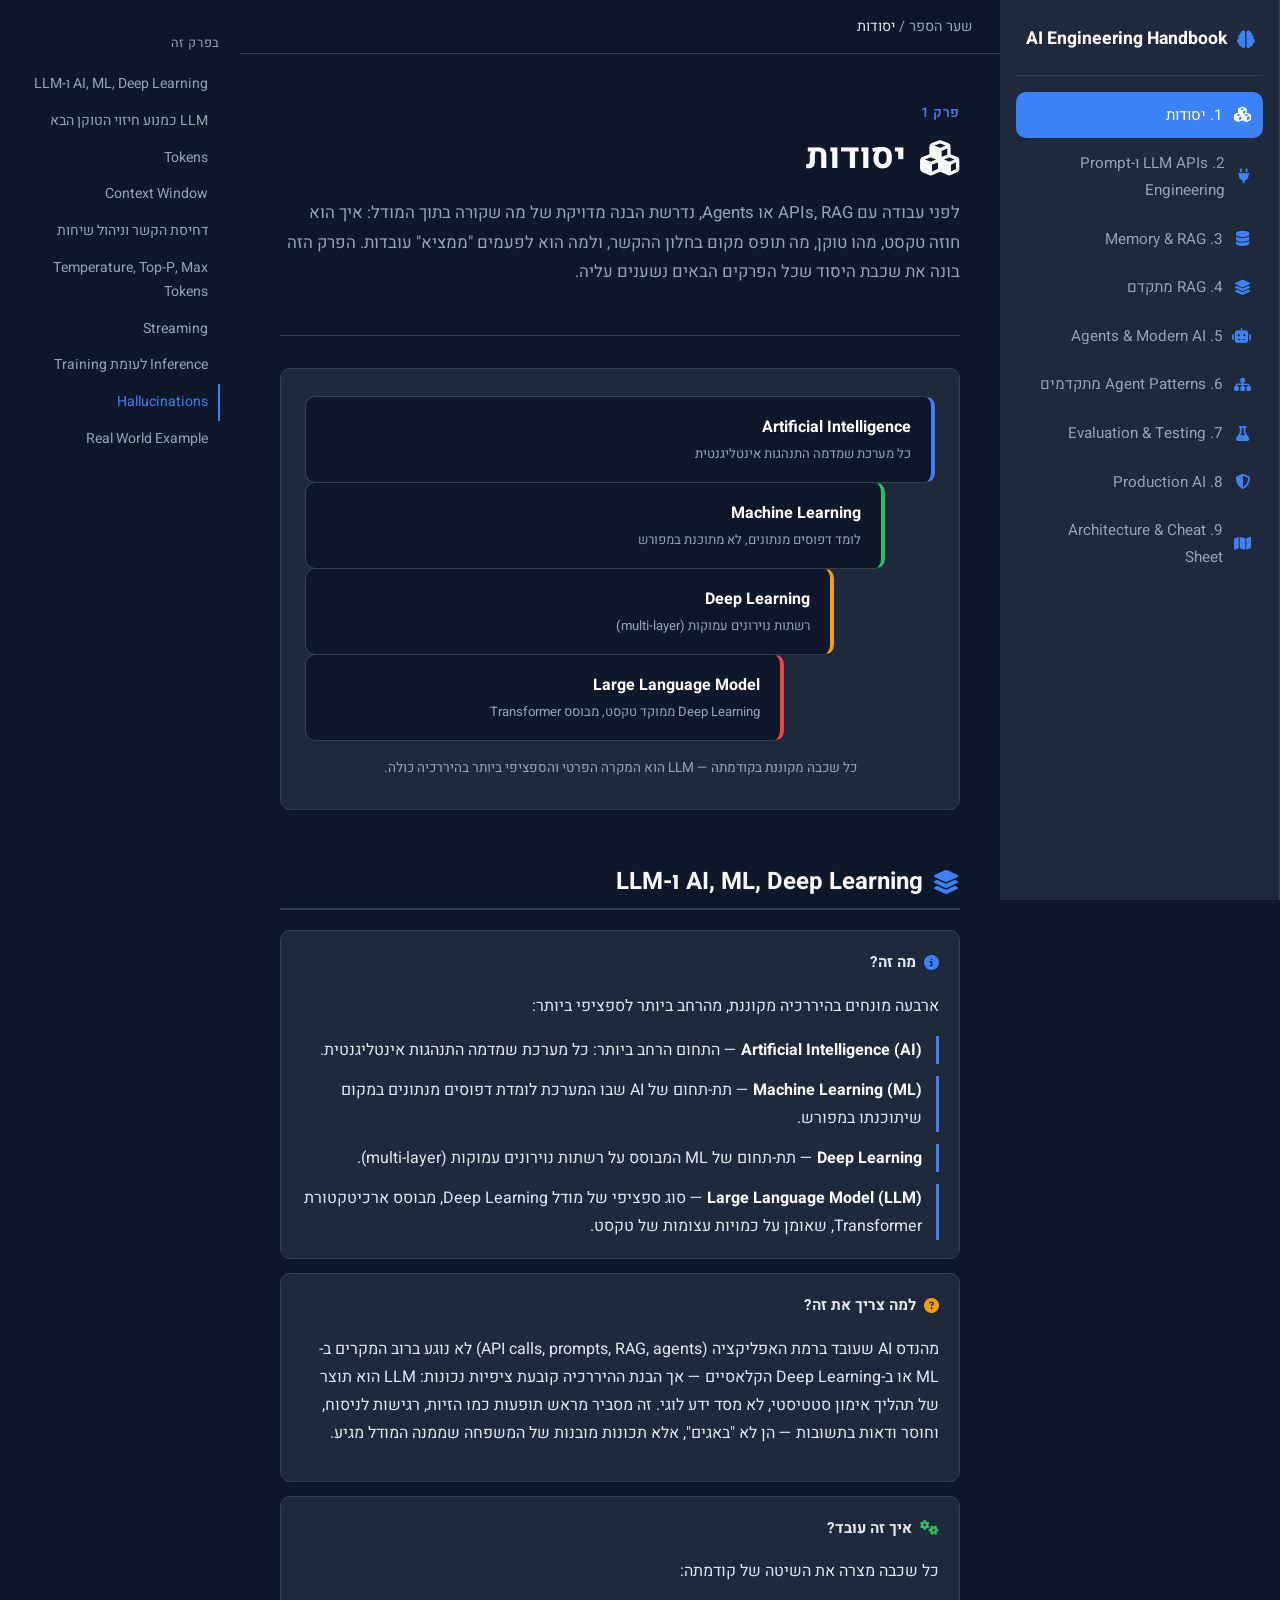
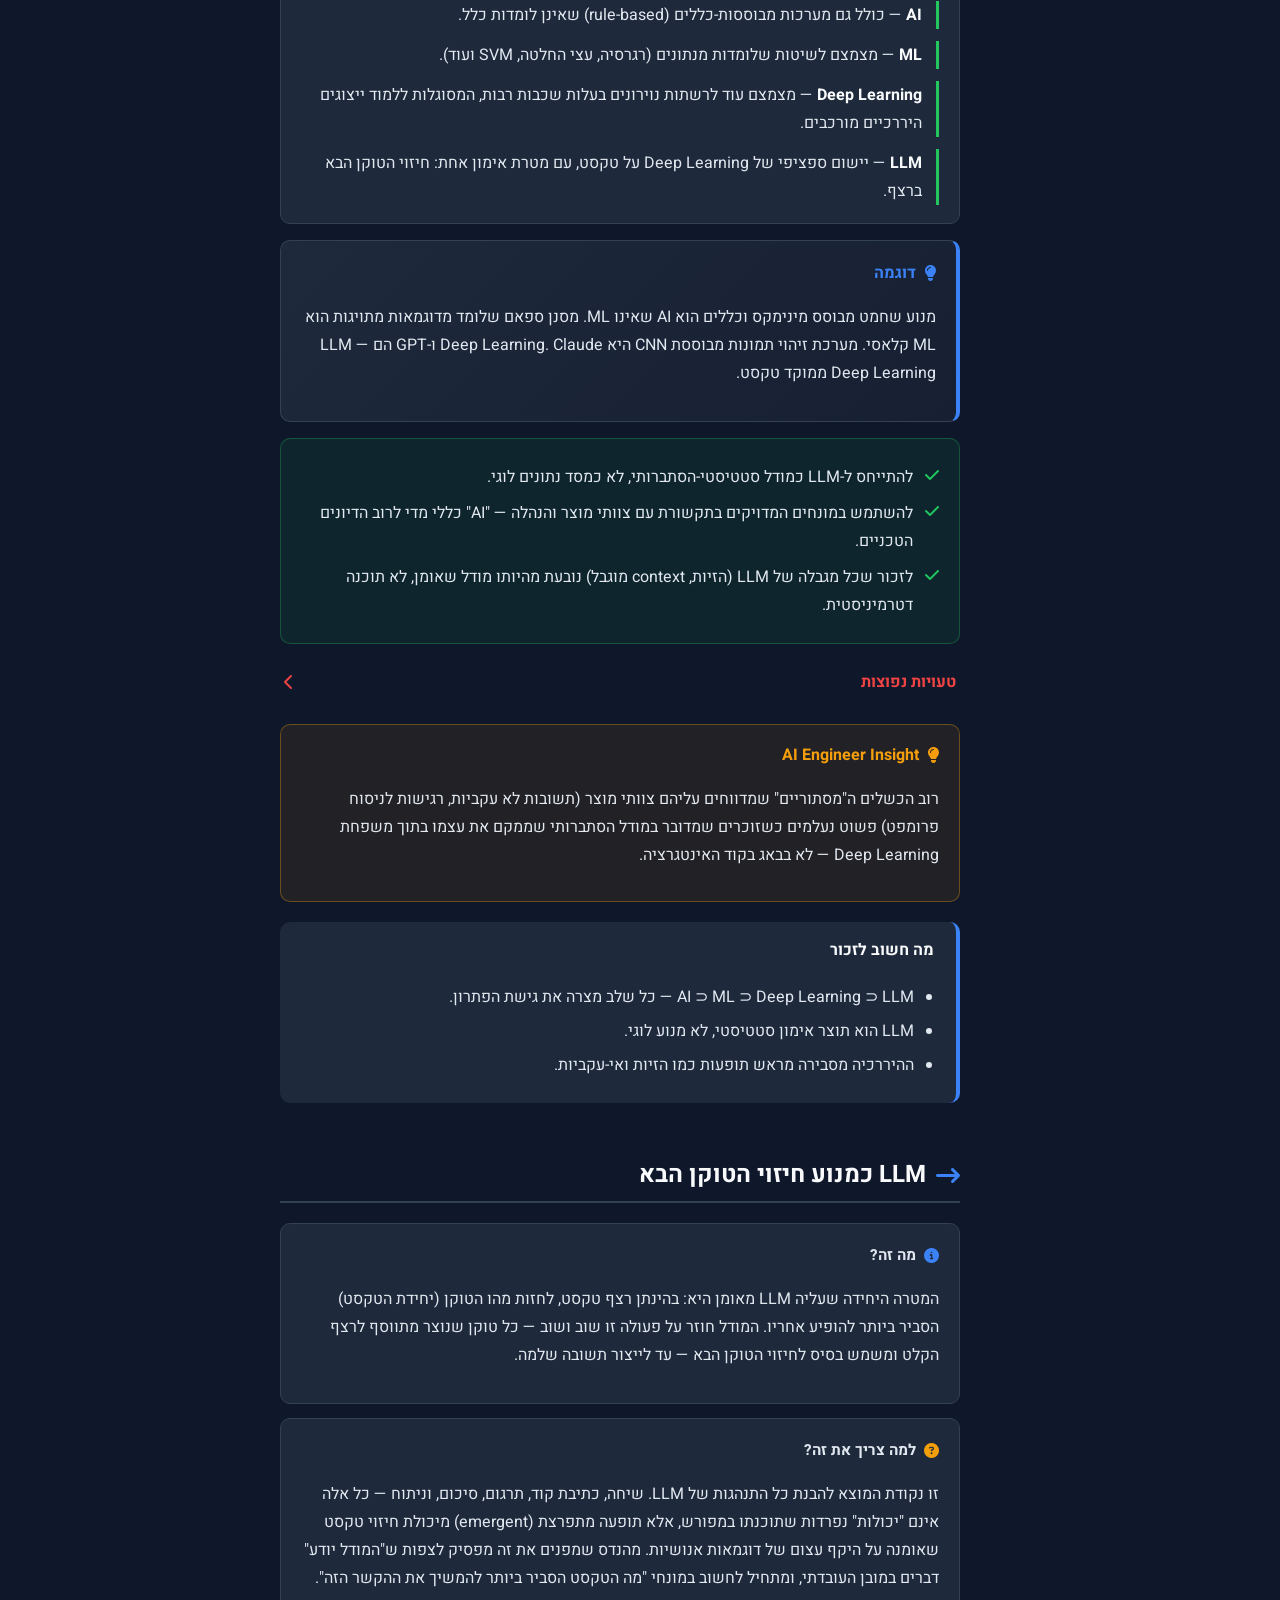
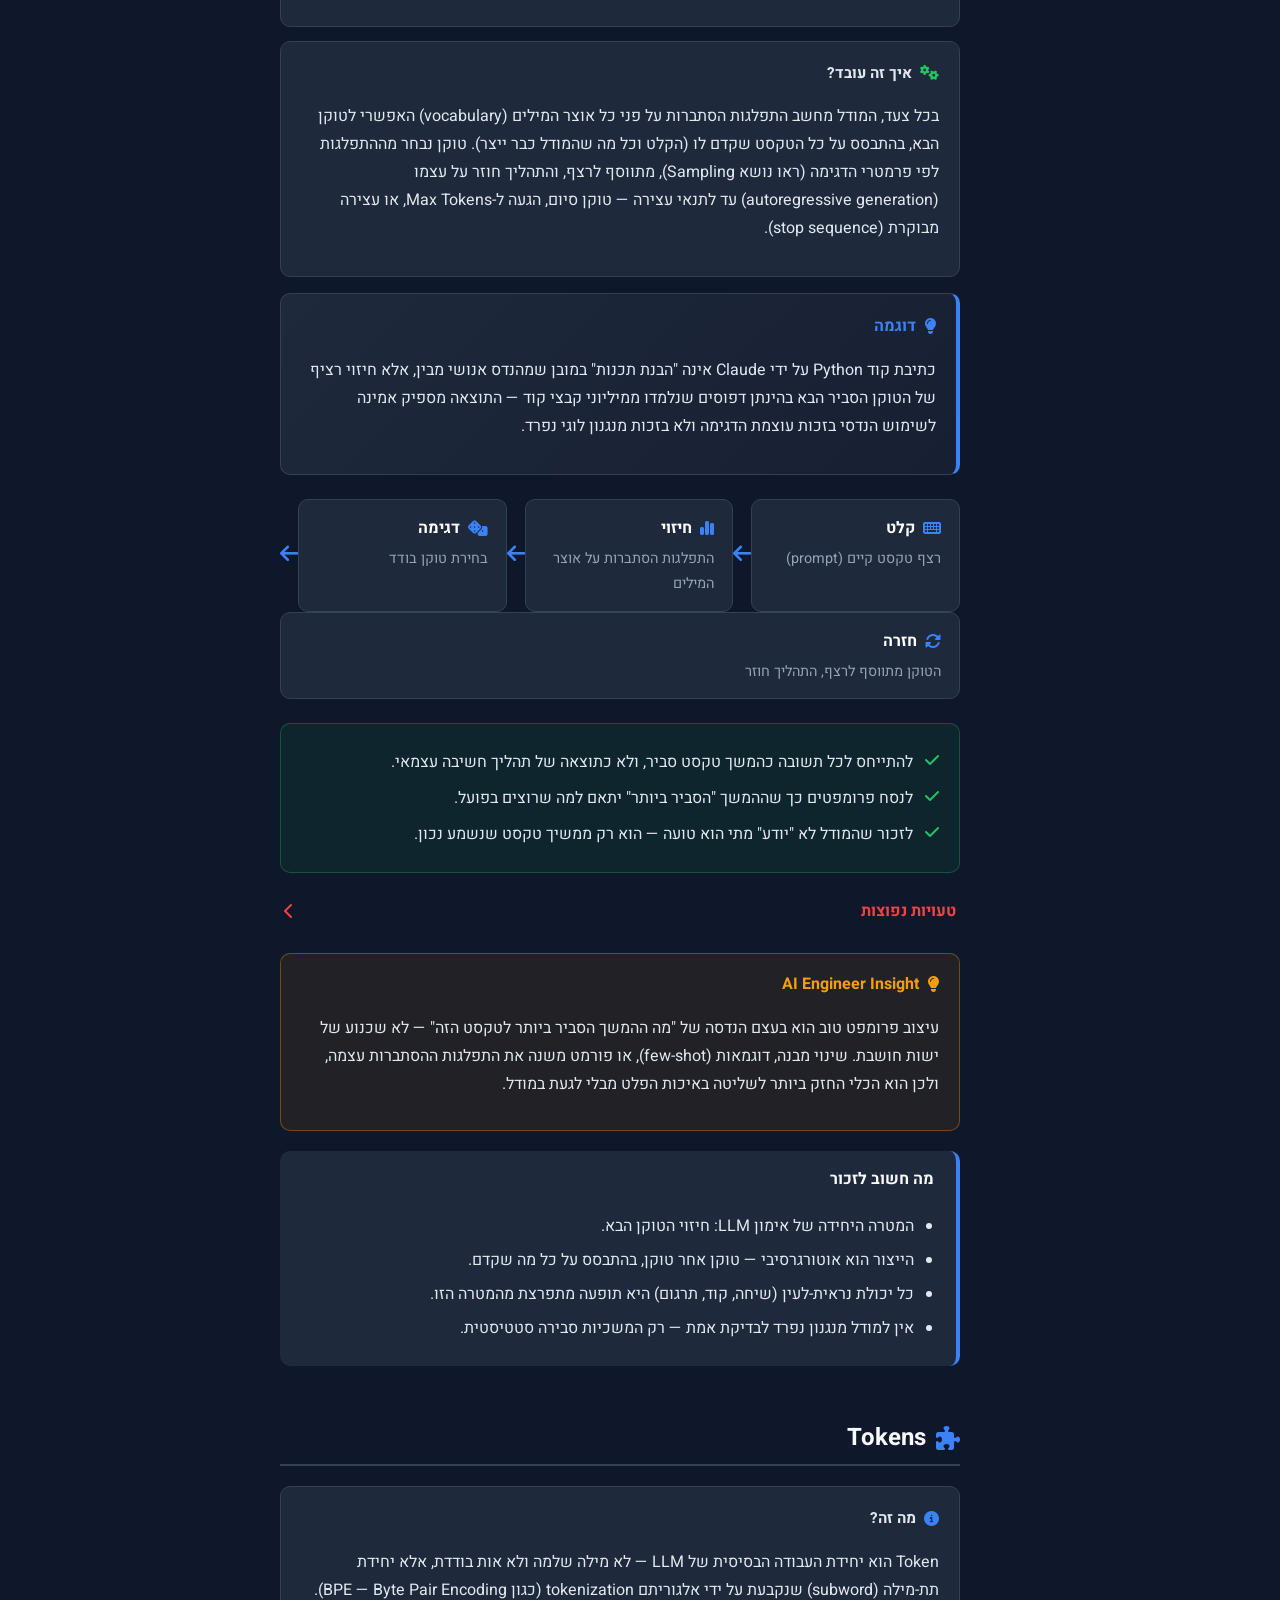
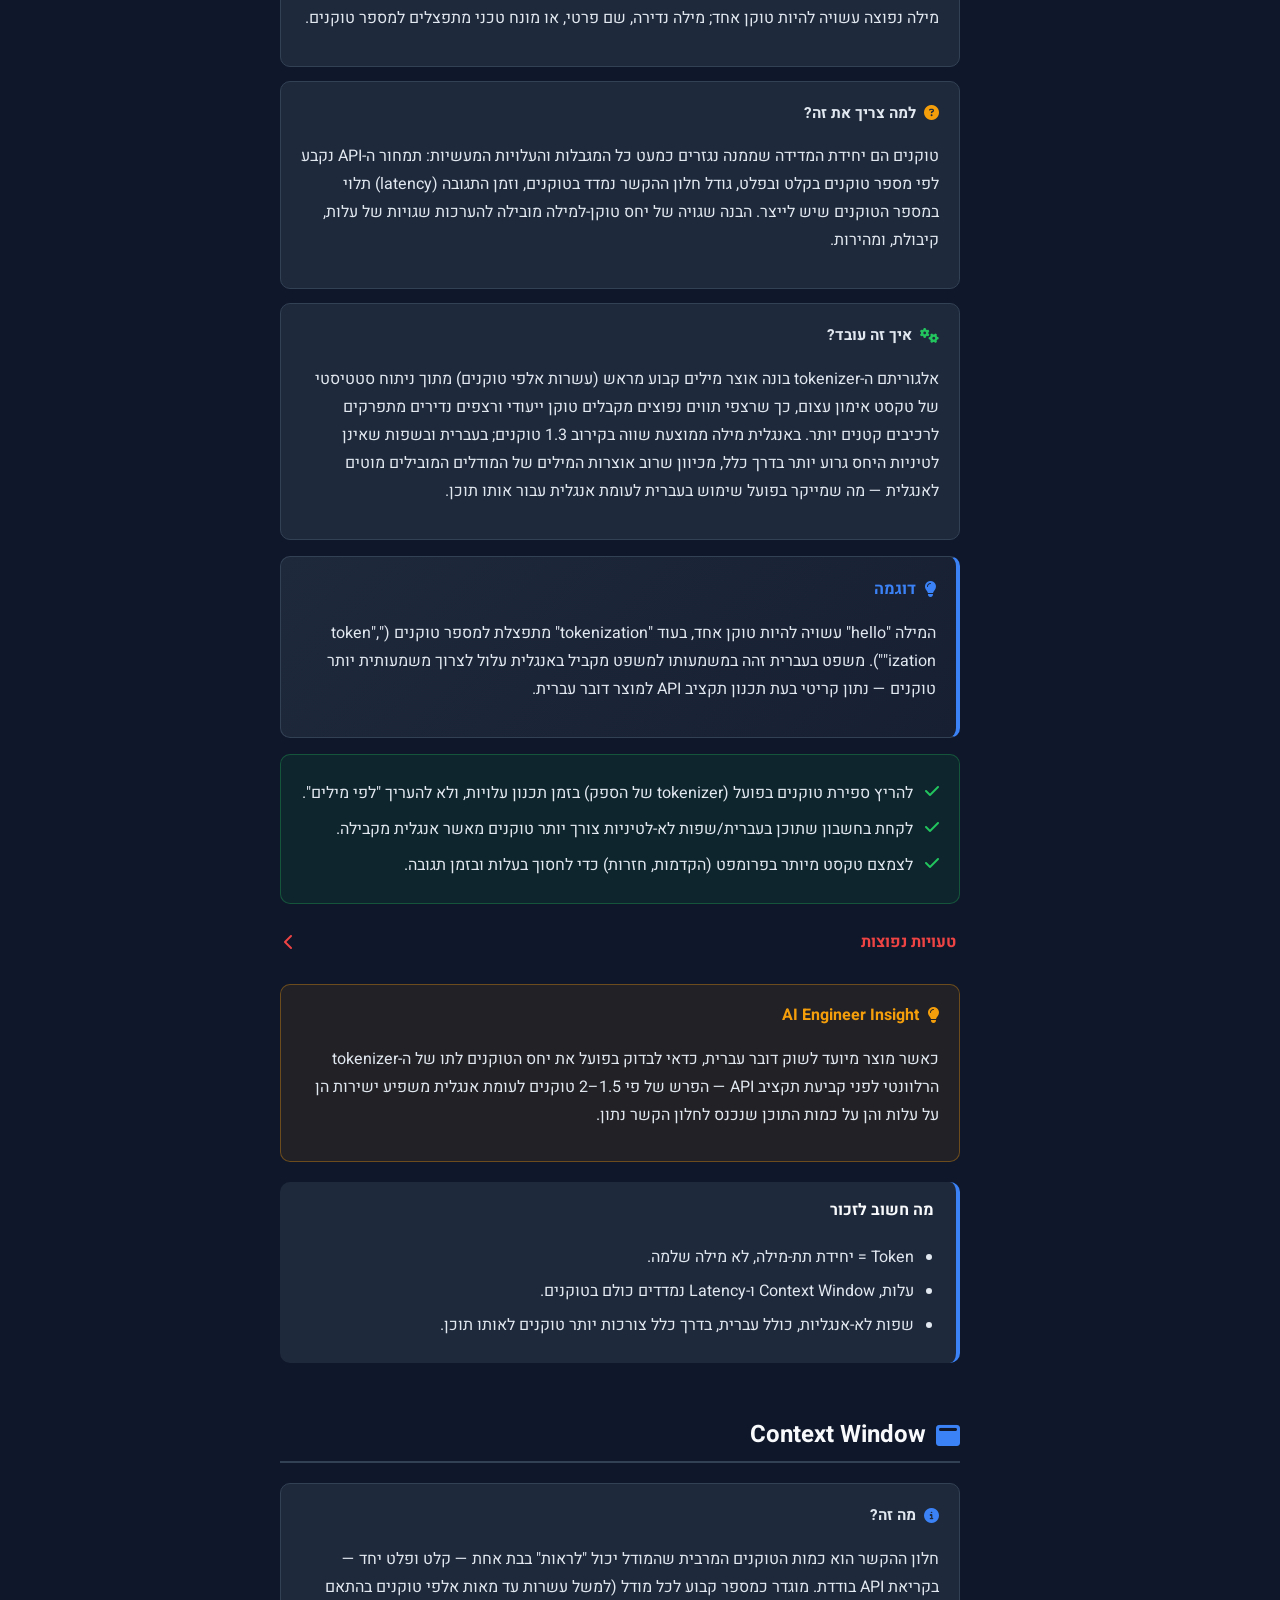
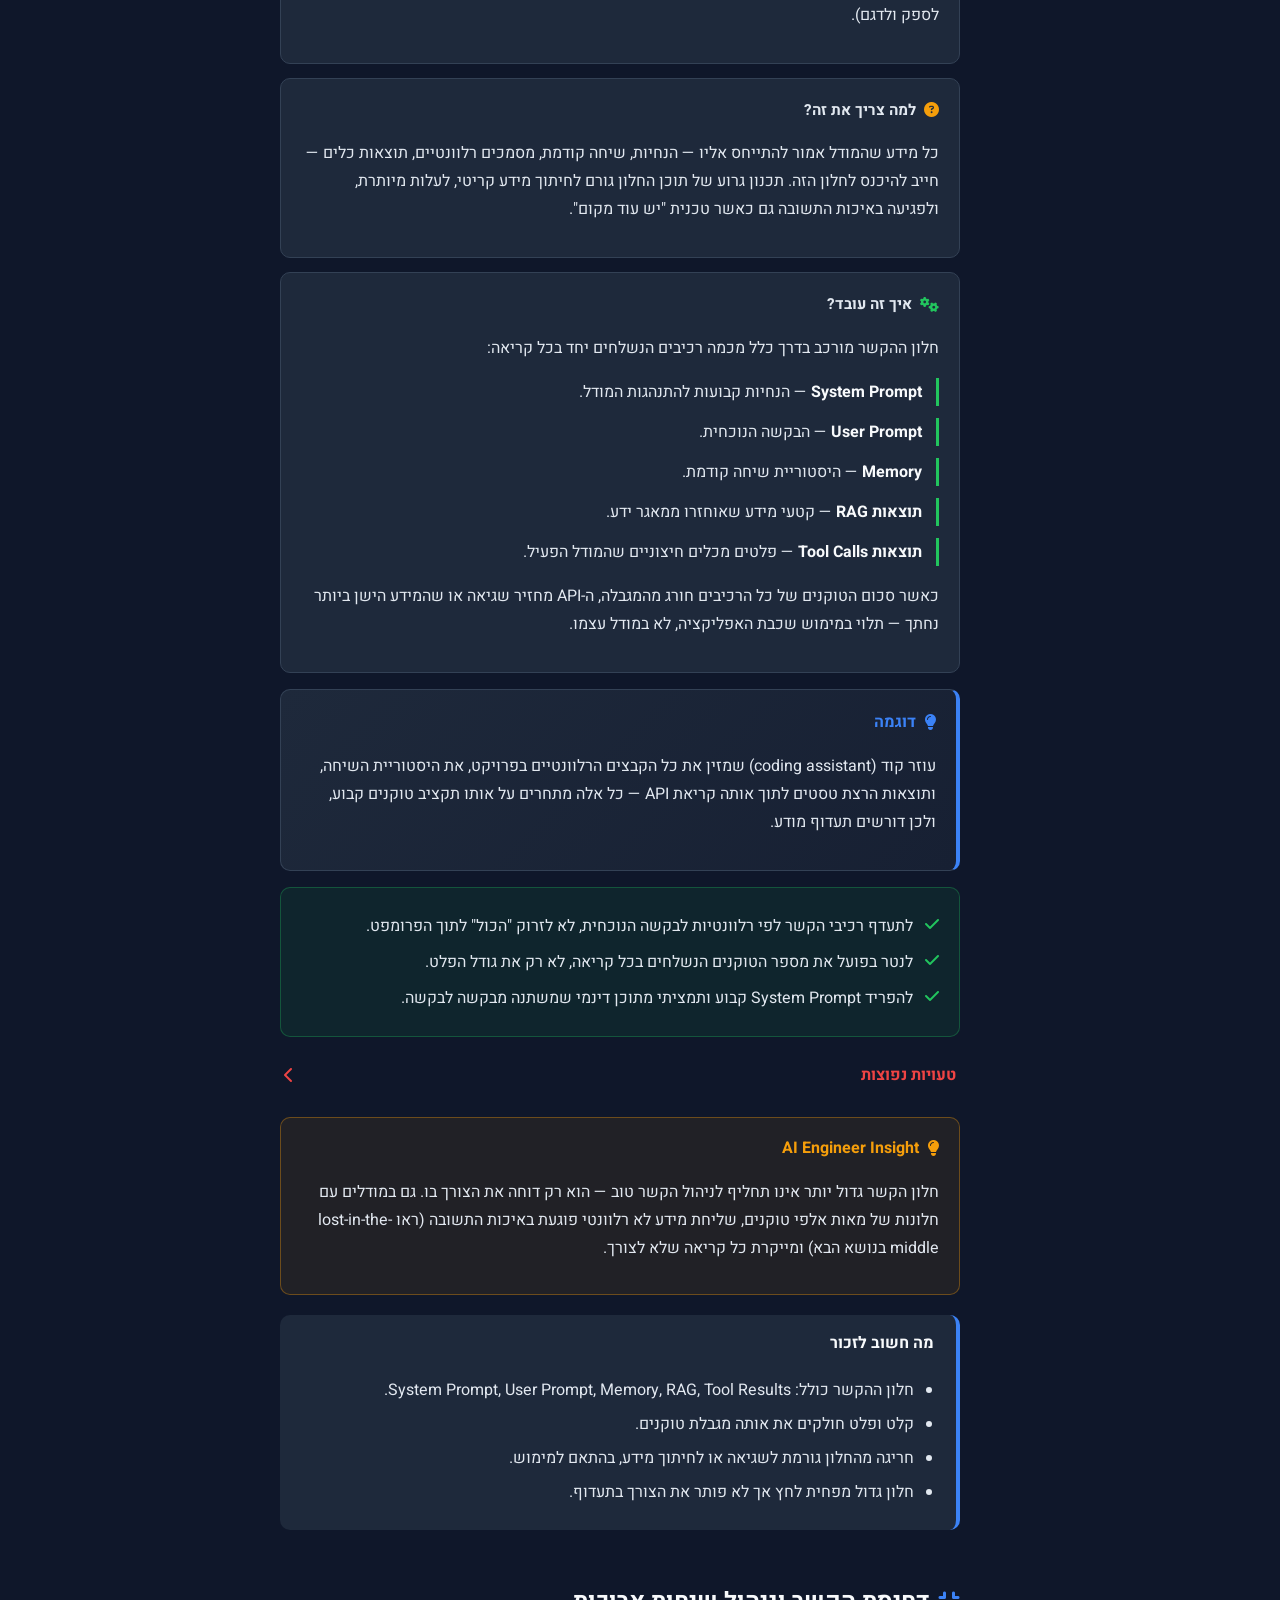
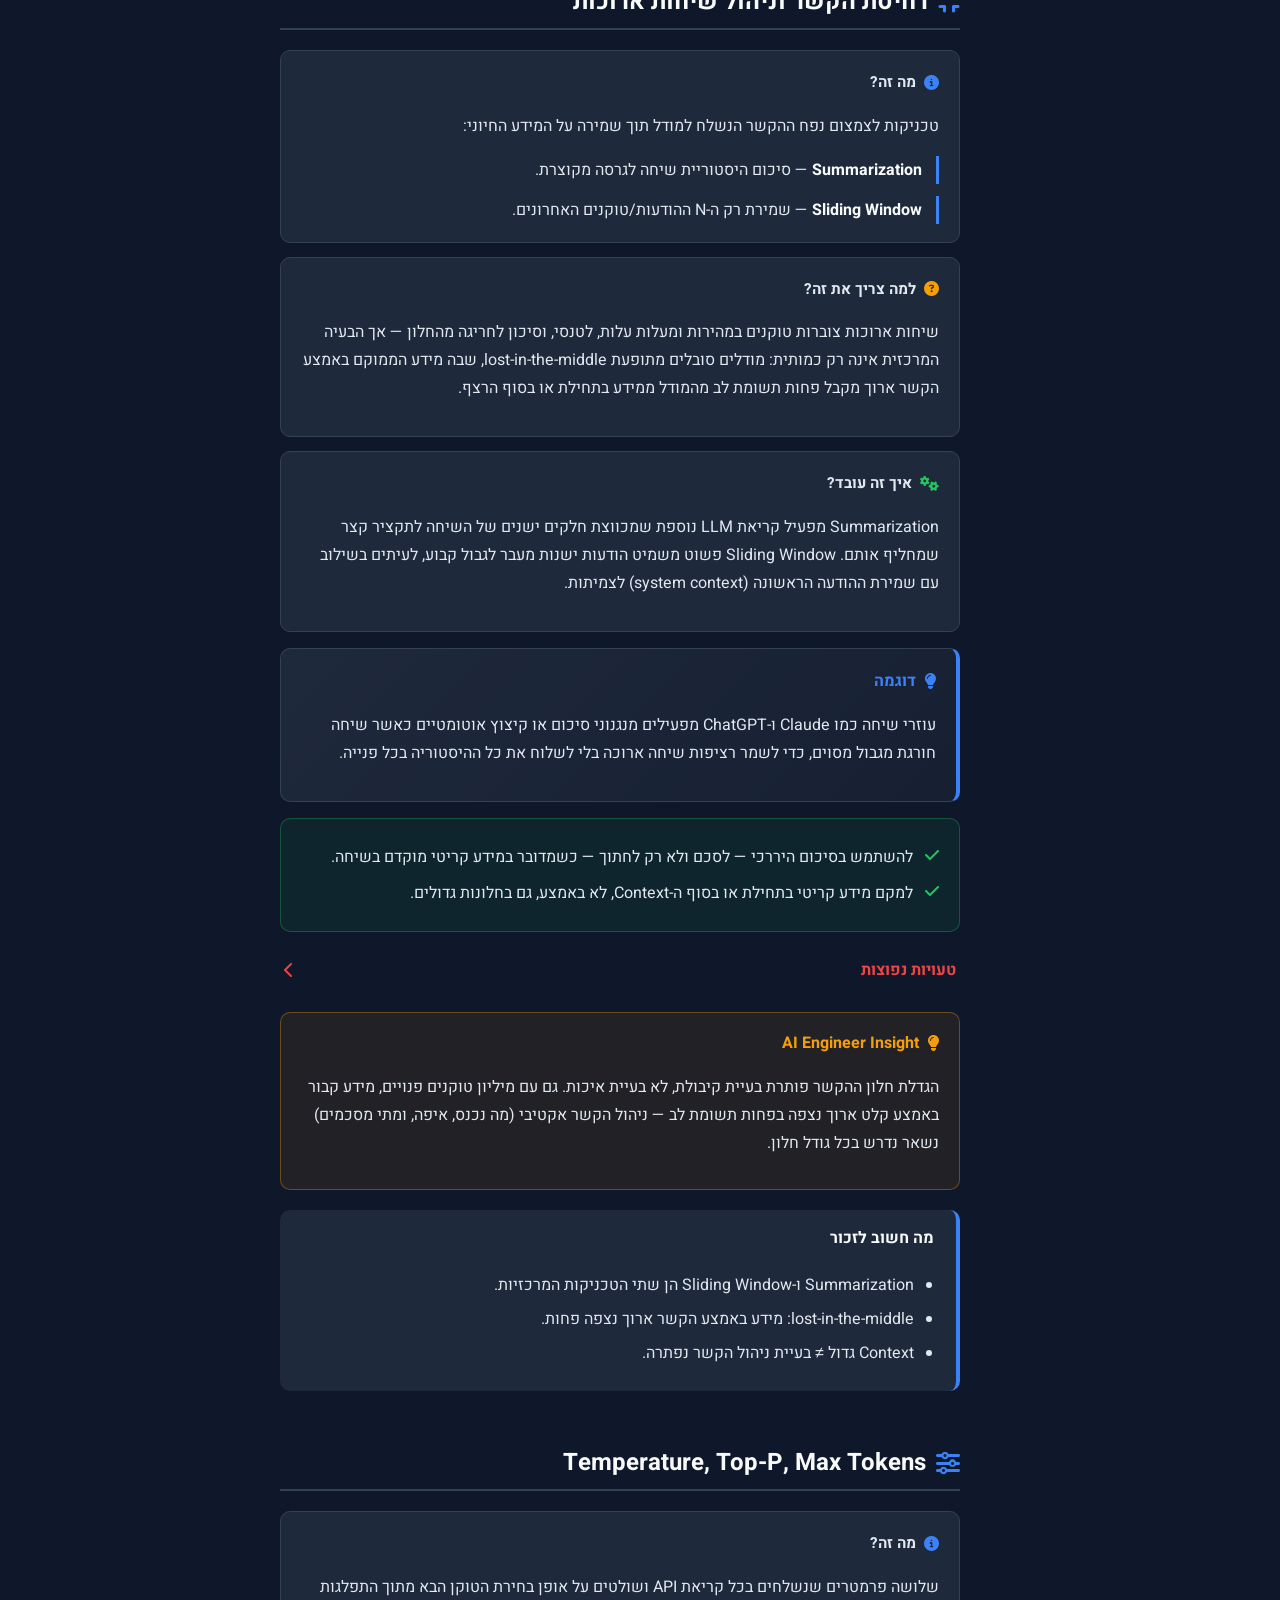
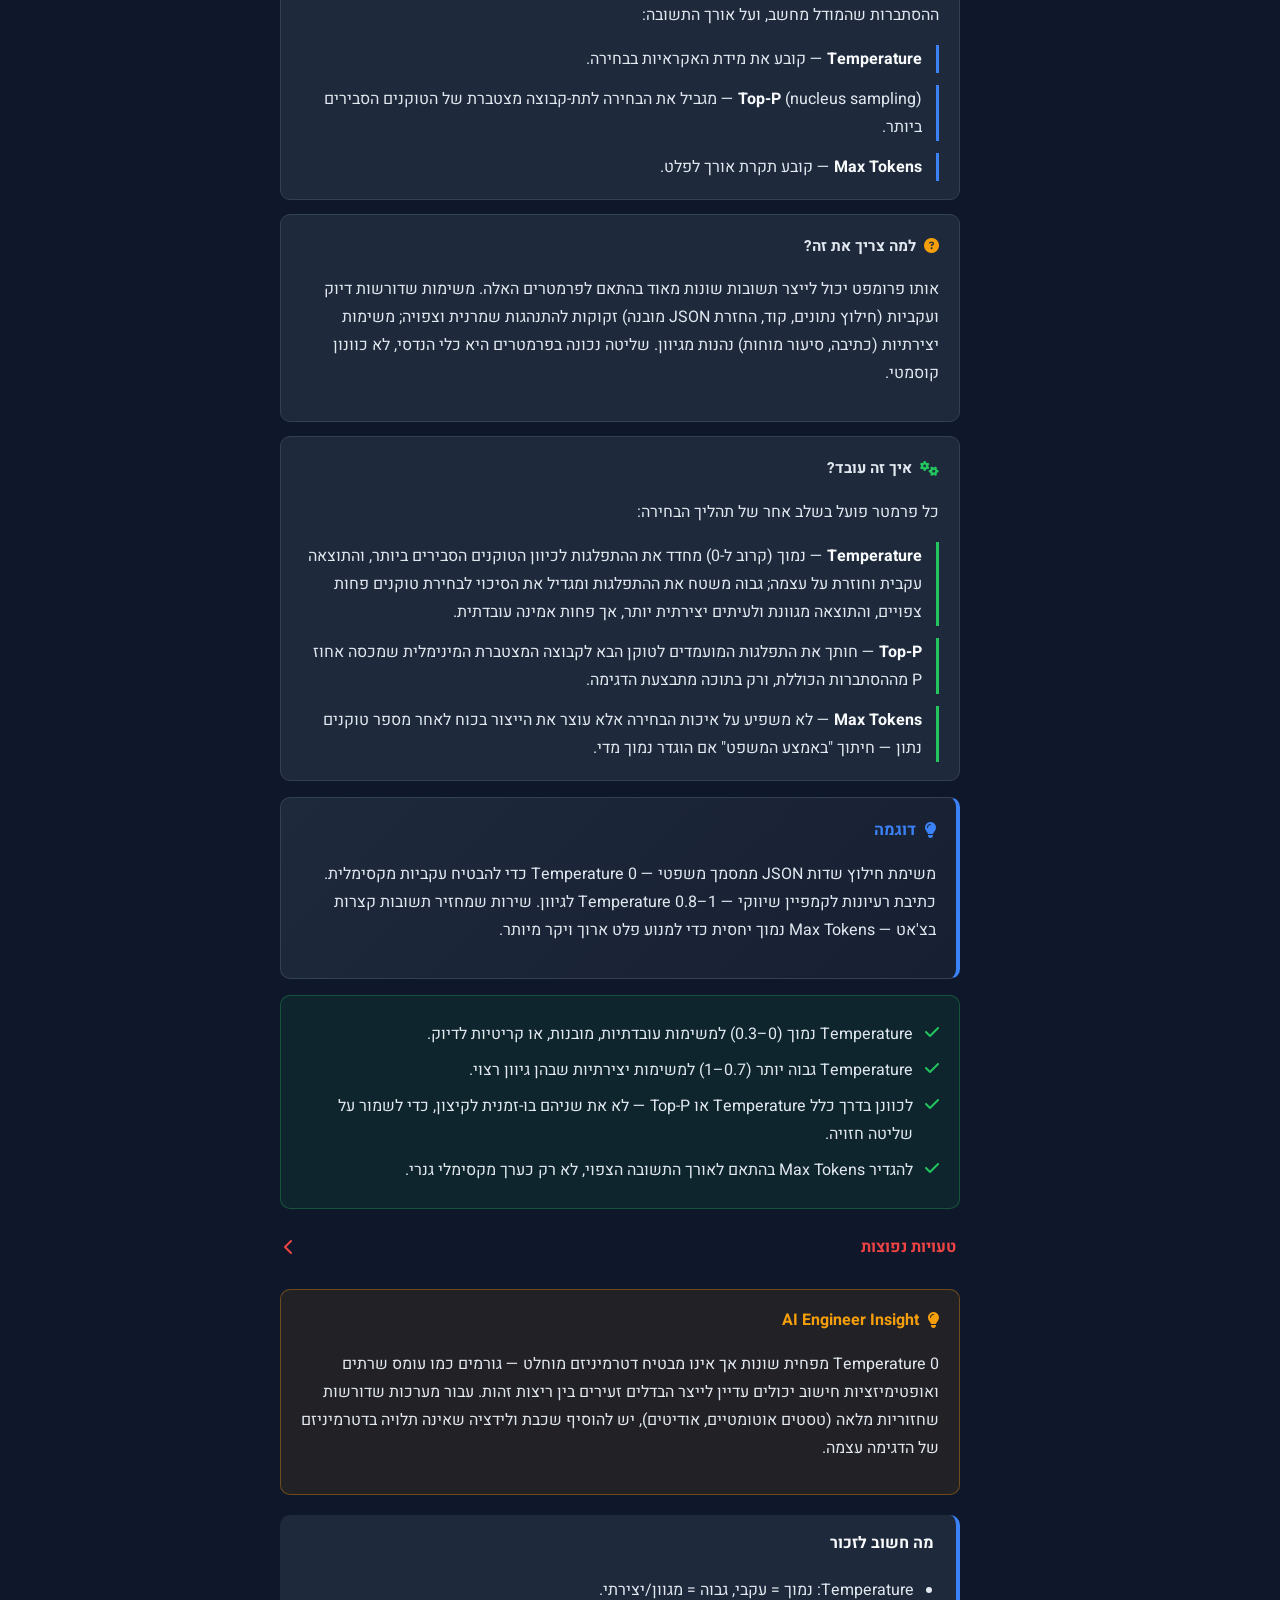
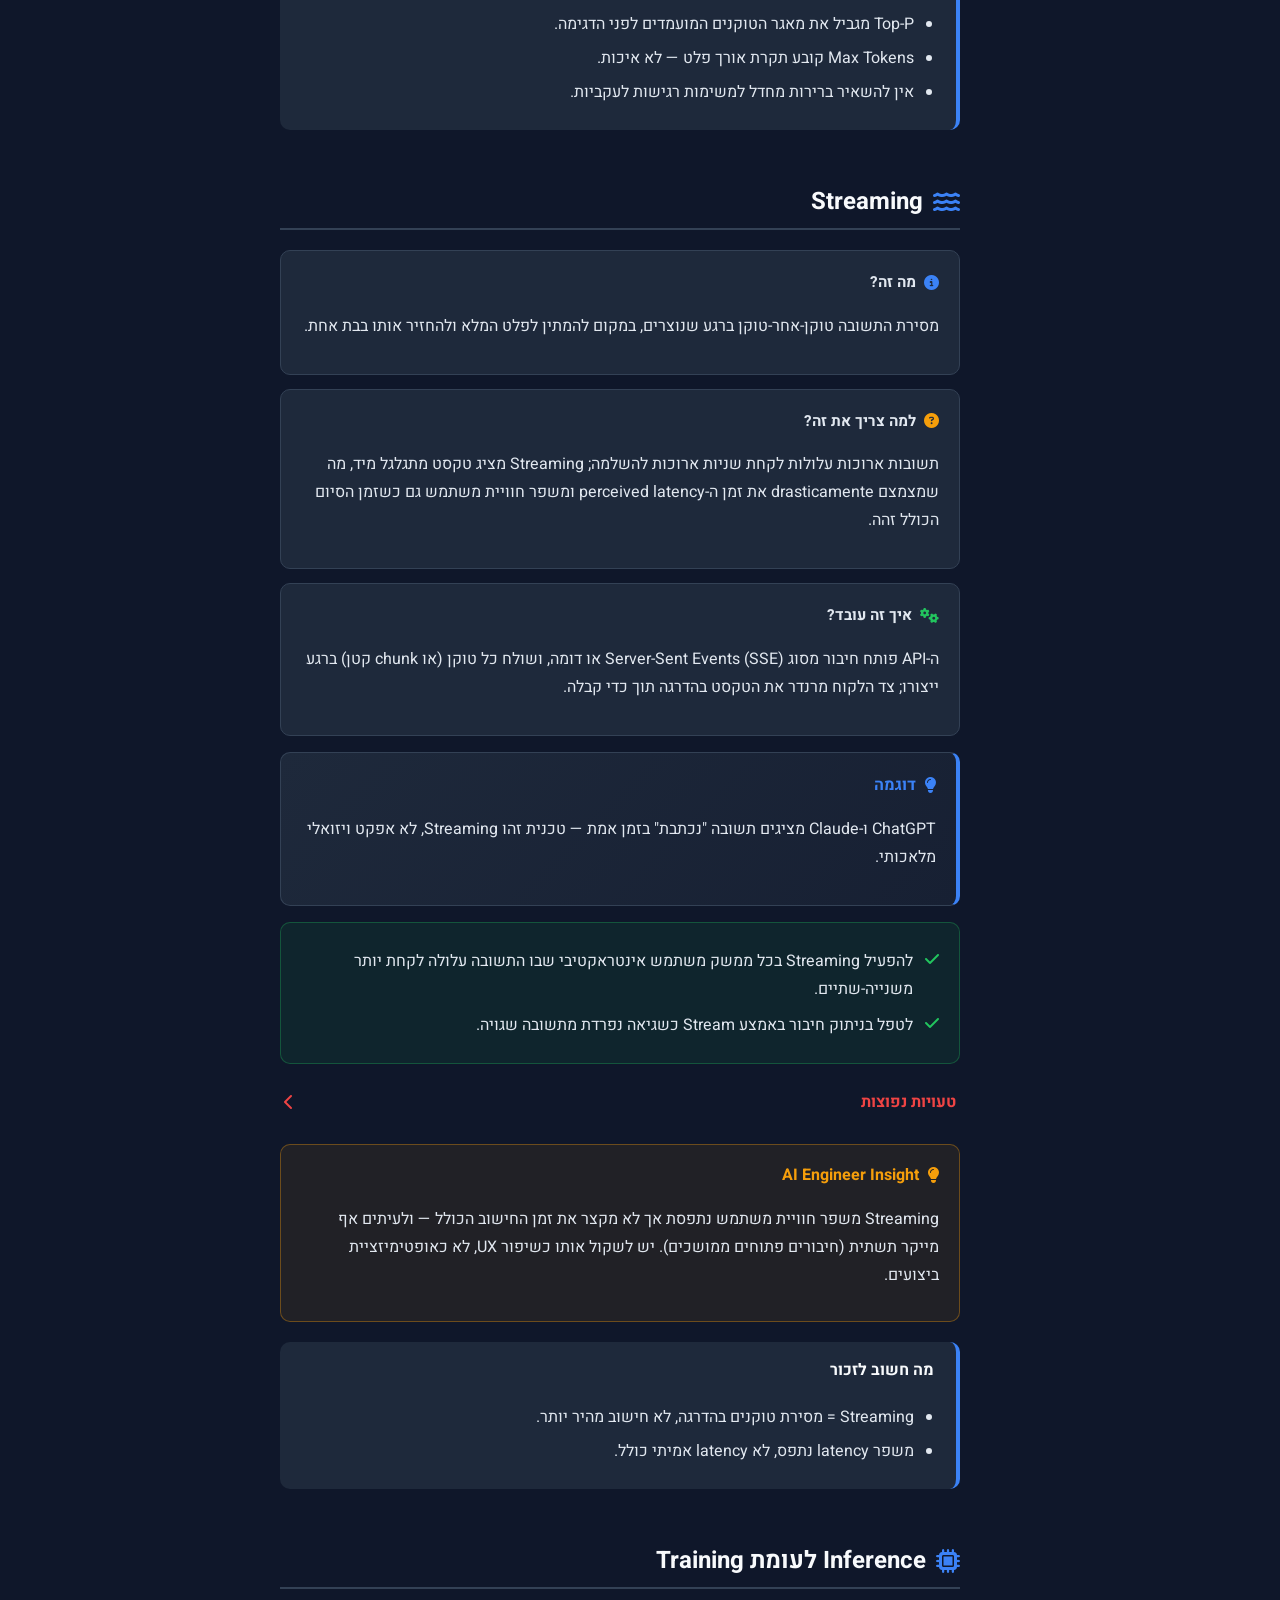
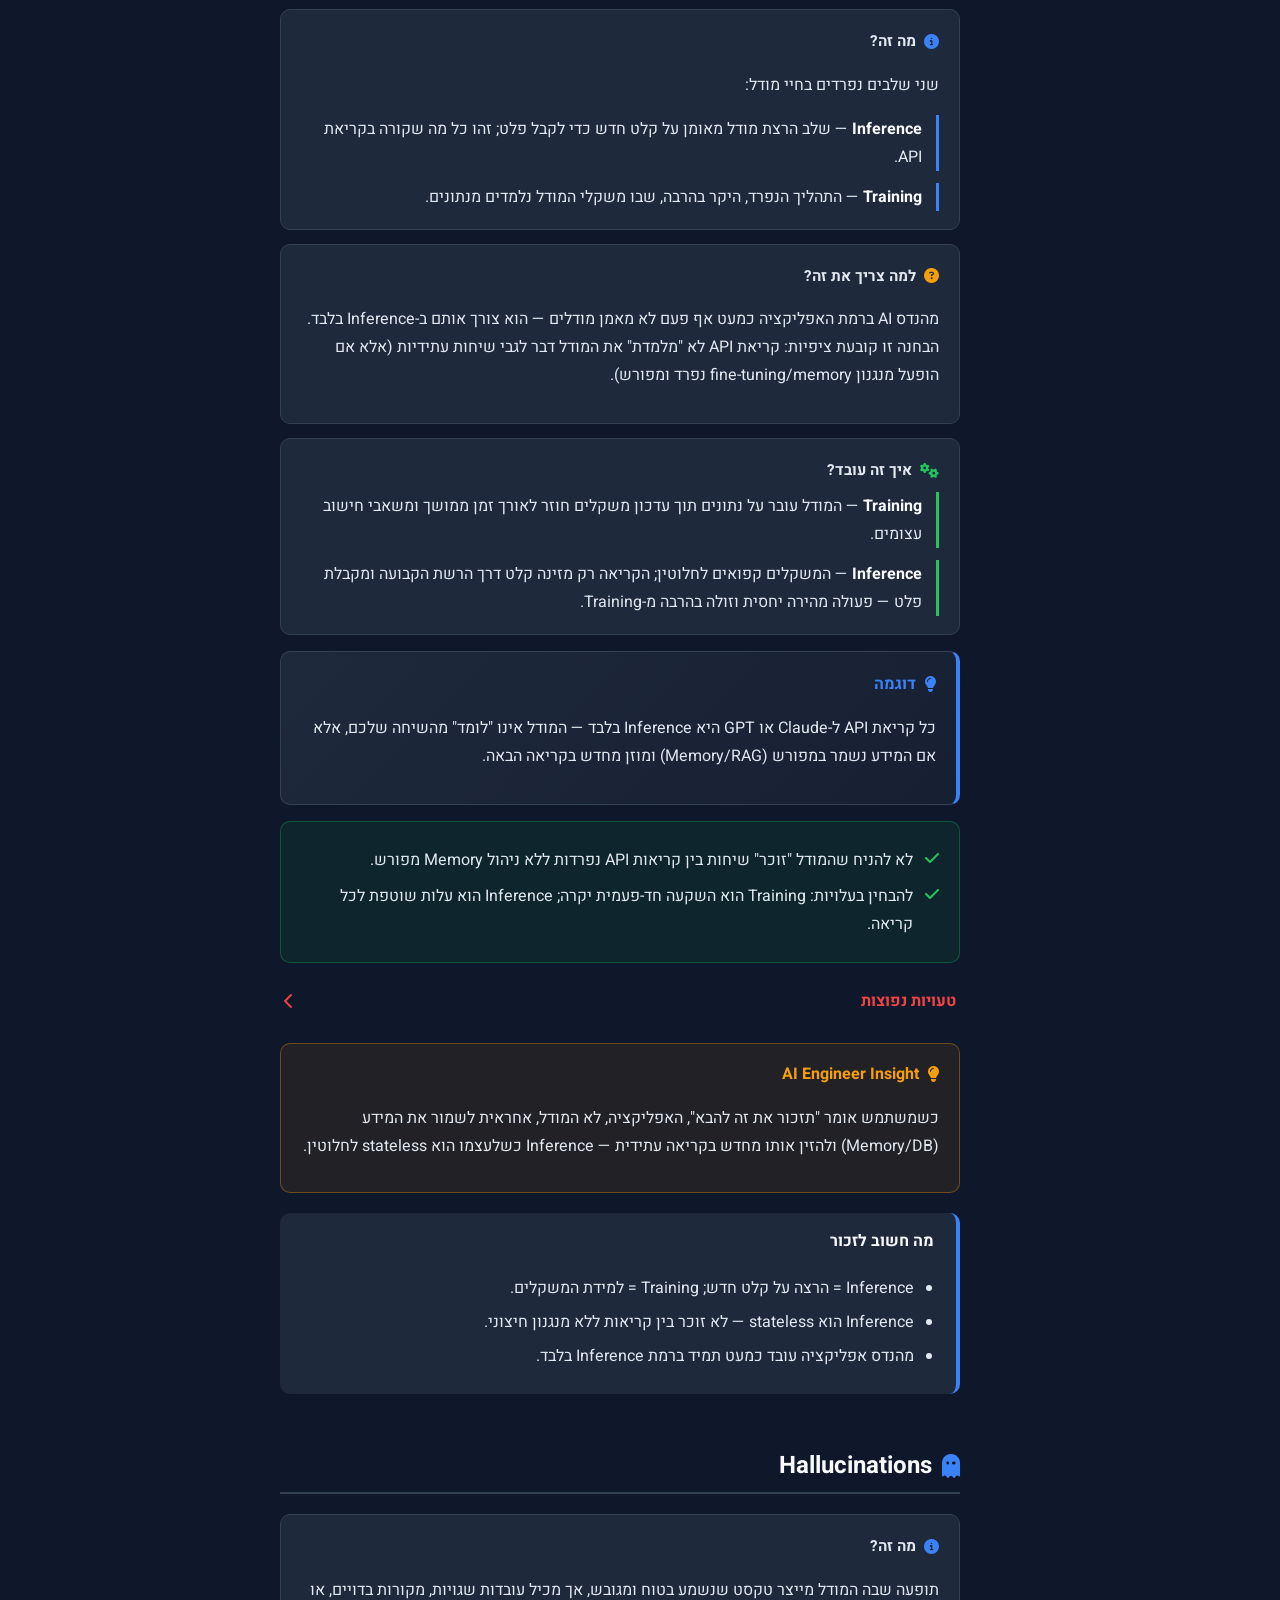
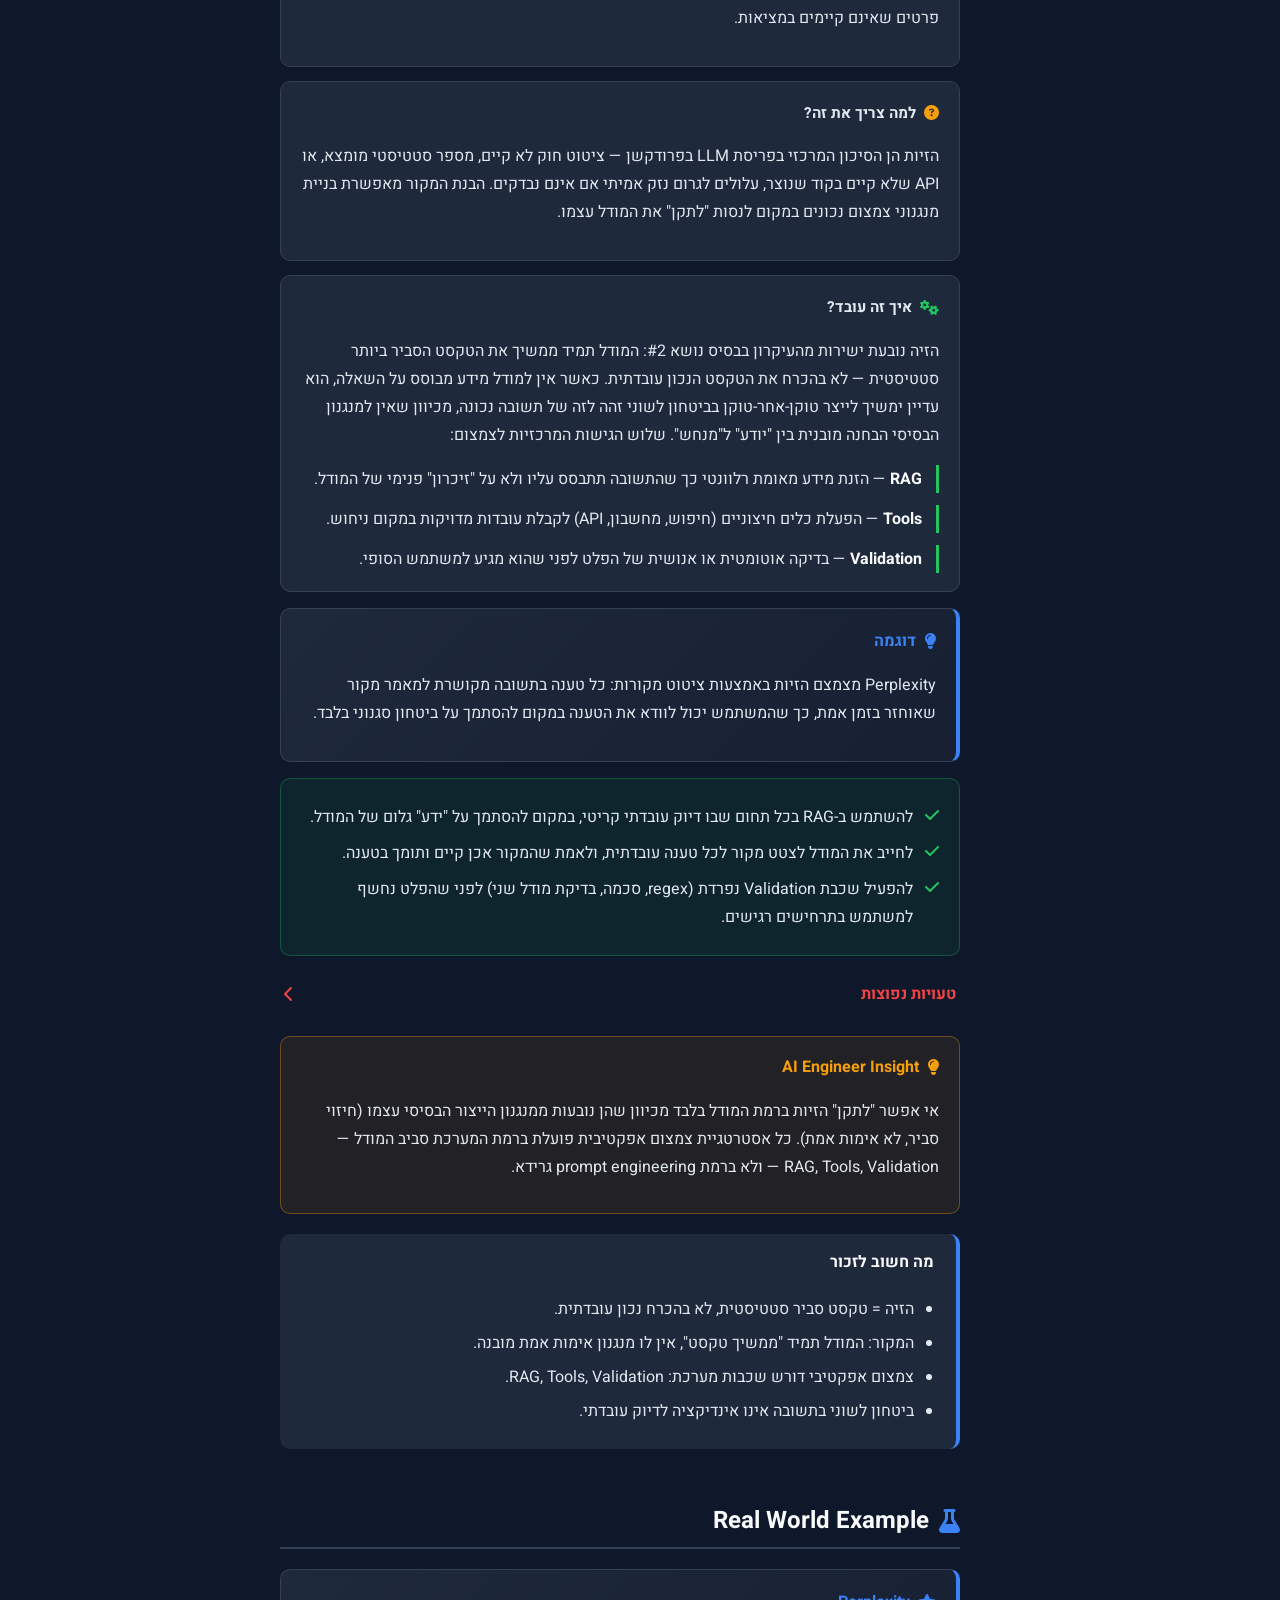
==== chapters/01-foundations.html @ ad1176f5 "Initial commit: AI Engineering Handbook — 9-chapter Hebrew RTL reference site" ====
<!DOCTYPE html>
<html lang="he" dir="rtl">
<head>
<meta charset="UTF-8">
<meta name="viewport" content="width=device-width, initial-scale=1.0">
<title>יסודות — AI Engineering Handbook</title>
<link rel="stylesheet" href="../assets/style.css">
<link rel="stylesheet" href="../assets/prism/prism.css">
</head>
<body>
<div class="layout">
  <aside class="sidebar">
    <div class="sidebar__brand"><i class="fas fa-brain"></i> AI Engineering Handbook</div>
    <ul class="sidebar__nav">
      <li><a class="sidebar__link is-active" href="01-foundations.html"><i class="fas fa-cubes"></i> 1. יסודות</a></li>
      <li><a class="sidebar__link" href="02-llm-apis-prompts.html"><i class="fas fa-plug"></i> 2. LLM APIs ו-Prompt Engineering</a></li>
      <li><a class="sidebar__link" href="03-memory-rag.html"><i class="fas fa-database"></i> 3. Memory & RAG</a></li>
      <li><a class="sidebar__link" href="04-advanced-rag.html"><i class="fas fa-layer-group"></i> 4. RAG מתקדם</a></li>
      <li><a class="sidebar__link" href="05-agents.html"><i class="fas fa-robot"></i> 5. Agents & Modern AI</a></li>
      <li><a class="sidebar__link" href="06-agent-patterns.html"><i class="fas fa-sitemap"></i> 6. Agent Patterns מתקדמים</a></li>
      <li><a class="sidebar__link" href="07-evaluation.html"><i class="fas fa-flask"></i> 7. Evaluation & Testing</a></li>
      <li><a class="sidebar__link" href="08-production.html"><i class="fas fa-shield-halved"></i> 8. Production AI</a></li>
      <li><a class="sidebar__link" href="09-architecture-cheatsheet.html"><i class="fas fa-map"></i> 9. Architecture & Cheat Sheet</a></li>
    </ul>
  </aside>
  <main>
    <header class="page-header">
      <div class="breadcrumb"><a href="../index.html">שער הספר</a> / <span class="current">יסודות</span></div>
      <button class="sidebar-toggle" aria-label="תפריט"><i class="fas fa-bars"></i></button>
    </header>
    <div class="content">
      <section class="chapter-hero">
        <div class="chapter-hero__eyebrow">פרק 1</div>
        <h1><i class="fas fa-cubes"></i> יסודות</h1>
        <p>לפני עבודה עם APIs, RAG או Agents, נדרשת הבנה מדויקת של מה שקורה בתוך המודל: איך הוא חוזה טקסט, מהו טוקן, מה תופס מקום בחלון ההקשר, ולמה הוא לפעמים "ממציא" עובדות. הפרק הזה בונה את שכבת היסוד שכל הפרקים הבאים נשענים עליה.</p>
      </section>

      <div class="chapter-diagram">
        <div class="nest-diagram">
          <div class="nest-diagram__level"><span>Artificial Intelligence</span><small>כל מערכת שמדמה התנהגות אינטליגנטית</small></div>
          <div class="nest-diagram__level"><span>Machine Learning</span><small>לומד דפוסים מנתונים, לא מתוכנת במפורש</small></div>
          <div class="nest-diagram__level"><span>Deep Learning</span><small>רשתות נוירונים עמוקות (multi-layer)</small></div>
          <div class="nest-diagram__level"><span>Large Language Model</span><small>Deep Learning ממוקד טקסט, מבוסס Transformer</small></div>
        </div>
        <div class="chapter-diagram__caption">כל שכבה מקוננת בקודמתה — LLM הוא המקרה הפרטי והספציפי ביותר בהיררכיה כולה.</div>
      </div>

      <section class="topic" id="ai-ml-dl">
        <h2 class="topic__title"><i class="fas fa-layer-group"></i> AI, ML, Deep Learning ו-LLM</h2>
        <div class="box box--what">
          <div class="box__label"><i class="fas fa-circle-info"></i> מה זה?</div>
          <p>ארבעה מונחים בהיררכיה מקוננת, מהרחב ביותר לספציפי ביותר:</p>
          <ul class="term-list">
            <li><strong>Artificial Intelligence (AI)</strong> — התחום הרחב ביותר: כל מערכת שמדמה התנהגות אינטליגנטית.</li>
            <li><strong>Machine Learning (ML)</strong> — תת-תחום של AI שבו המערכת לומדת דפוסים מנתונים במקום שיתוכנתו במפורש.</li>
            <li><strong>Deep Learning</strong> — תת-תחום של ML המבוסס על רשתות נוירונים עמוקות (multi-layer).</li>
            <li><strong>Large Language Model (LLM)</strong> — סוג ספציפי של מודל Deep Learning, מבוסס ארכיטקטורת Transformer, שאומן על כמויות עצומות של טקסט.</li>
          </ul>
        </div>
        <div class="box box--why">
          <div class="box__label"><i class="fas fa-circle-question"></i> למה צריך את זה?</div>
          <p>מהנדס AI שעובד ברמת האפליקציה (API calls, prompts, RAG, agents) לא נוגע ברוב המקרים ב-ML או ב-Deep Learning הקלאסיים — אך הבנת ההיררכיה קובעת ציפיות נכונות: LLM הוא תוצר של תהליך אימון סטטיסטי, לא מסד ידע לוגי. זה מסביר מראש תופעות כמו הזיות, רגישות לניסוח, וחוסר ודאות בתשובות — הן לא "באגים", אלא תכונות מובנות של המשפחה שממנה המודל מגיע.</p>
        </div>
        <div class="box box--how">
          <div class="box__label"><i class="fas fa-gears"></i> איך זה עובד?</div>
          <p>כל שכבה מצרה את השיטה של קודמתה:</p>
          <ul class="term-list term-list--how">
            <li><strong>AI</strong> — כולל גם מערכות מבוססות-כללים (rule-based) שאינן לומדות כלל.</li>
            <li><strong>ML</strong> — מצמצם לשיטות שלומדות מנתונים (רגרסיה, עצי החלטה, SVM ועוד).</li>
            <li><strong>Deep Learning</strong> — מצמצם עוד לרשתות נוירונים בעלות שכבות רבות, המסוגלות ללמוד ייצוגים היררכיים מורכבים.</li>
            <li><strong>LLM</strong> — יישום ספציפי של Deep Learning על טקסט, עם מטרת אימון אחת: חיזוי הטוקן הבא ברצף.</li>
          </ul>
        </div>
        <div class="example-card">
          <div class="example-card__label"><i class="fas fa-lightbulb"></i> דוגמה</div>
          <p>מנוע שחמט מבוסס מינימקס וכללים הוא AI שאינו ML. מסנן ספאם שלומד מדוגמאות מתויגות הוא ML קלאסי. מערכת זיהוי תמונות מבוססת CNN היא Deep Learning. Claude ו-GPT הם LLM — Deep Learning ממוקד טקסט.</p>
        </div>
        <ul class="practices practices--good">
          <li><i class="fas fa-check"></i> להתייחס ל-LLM כמודל סטטיסטי-הסתברותי, לא כמסד נתונים לוגי.</li>
          <li><i class="fas fa-check"></i> להשתמש במונחים המדויקים בתקשורת עם צוותי מוצר והנהלה — "AI" כללי מדי לרוב הדיונים הטכניים.</li>
          <li><i class="fas fa-check"></i> לזכור שכל מגבלה של LLM (הזיות, context מוגבל) נובעת מהיותו מודל שאומן, לא תוכנה דטרמיניסטית.</li>
        </ul>
        <details class="mistakes">
          <summary>טעויות נפוצות <i class="fas fa-chevron-left"></i></summary>
          <ul class="practices practices--bad">
            <li><i class="fas fa-xmark"></i> להשתמש ב-"AI" ו-"LLM" כמילים נרדפות בתיעוד טכני, מה שמטשטש החלטות ארכיטקטורה.</li>
            <li><i class="fas fa-xmark"></i> לצפות שמודל LLM יתנהג כמו מנוע חוקים דטרמיניסטי (אותה קלט = תמיד אותה פלט).</li>
          </ul>
        </details>
        <div class="insight">
          <div class="insight__label"><i class="fas fa-lightbulb"></i> AI Engineer Insight</div>
          <p>רוב הכשלים ה"מסתוריים" שמדווחים עליהם צוותי מוצר (תשובות לא עקביות, רגישות לניסוח פרומפט) פשוט נעלמים כשזוכרים שמדובר במודל הסתברותי שממקם את עצמו בתוך משפחת Deep Learning — לא בבאג בקוד האינטגרציה.</p>
        </div>
        <div class="remember">
          <h4>מה חשוב לזכור</h4>
          <ul>
            <li>AI ⊃ ML ⊃ Deep Learning ⊃ LLM — כל שלב מצרה את גישת הפתרון.</li>
            <li>LLM הוא תוצר אימון סטטיסטי, לא מנוע לוגי.</li>
            <li>ההיררכיה מסבירה מראש תופעות כמו הזיות ואי-עקביות.</li>
          </ul>
        </div>
      </section>

      <section class="topic" id="llm-next-token">
        <h2 class="topic__title"><i class="fas fa-arrow-right-long"></i> LLM כמנוע חיזוי הטוקן הבא</h2>
        <div class="box box--what">
          <div class="box__label"><i class="fas fa-circle-info"></i> מה זה?</div>
          <p>המטרה היחידה שעליה LLM מאומן היא: בהינתן רצף טקסט, לחזות מהו הטוקן (יחידת הטקסט) הסביר ביותר להופיע אחריו. המודל חוזר על פעולה זו שוב ושוב — כל טוקן שנוצר מתווסף לרצף הקלט ומשמש בסיס לחיזוי הטוקן הבא — עד לייצור תשובה שלמה.</p>
        </div>
        <div class="box box--why">
          <div class="box__label"><i class="fas fa-circle-question"></i> למה צריך את זה?</div>
          <p>זו נקודת המוצא להבנת כל התנהגות של LLM. שיחה, כתיבת קוד, תרגום, סיכום, וניתוח — כל אלה אינם "יכולות" נפרדות שתוכנתו במפורש, אלא תופעה מתפרצת (emergent) מיכולת חיזוי טקסט שאומנה על היקף עצום של דוגמאות אנושיות. מהנדס שמפנים את זה מפסיק לצפות ש"המודל יודע" דברים במובן העובדתי, ומתחיל לחשוב במונחי "מה הטקסט הסביר ביותר להמשיך את ההקשר הזה".</p>
        </div>
        <div class="box box--how">
          <div class="box__label"><i class="fas fa-gears"></i> איך זה עובד?</div>
          <p>בכל צעד, המודל מחשב התפלגות הסתברות על פני כל אוצר המילים (vocabulary) האפשרי לטוקן הבא, בהתבסס על כל הטקסט שקדם לו (הקלט וכל מה שהמודל כבר ייצר). טוקן נבחר מההתפלגות לפי פרמטרי הדגימה (ראו נושא Sampling), מתווסף לרצף, והתהליך חוזר על עצמו (autoregressive generation) עד לתנאי עצירה — טוקן סיום, הגעה ל-Max Tokens, או עצירה מבוקרת (stop sequence).</p>
        </div>
        <div class="example-card">
          <div class="example-card__label"><i class="fas fa-lightbulb"></i> דוגמה</div>
          <p>כתיבת קוד Python על ידי Claude אינה "הבנת תכנות" במובן שמהנדס אנושי מבין, אלא חיזוי רציף של הטוקן הסביר הבא בהינתן דפוסים שנלמדו ממיליוני קבצי קוד — התוצאה מספיק אמינה לשימוש הנדסי בזכות עוצמת הדגימה ולא בזכות מנגנון לוגי נפרד.</p>
        </div>
        <div class="flow-diagram flow-diagram--horizontal">
          <div class="flow-step"><div class="flow-step__label"><i class="fas fa-keyboard"></i> קלט</div><div class="flow-step__desc">רצף טקסט קיים (prompt)</div></div>
          <div class="flow-arrow"><i class="fas fa-arrow-left"></i></div>
          <div class="flow-step"><div class="flow-step__label"><i class="fas fa-chart-simple"></i> חיזוי</div><div class="flow-step__desc">התפלגות הסתברות על אוצר המילים</div></div>
          <div class="flow-arrow"><i class="fas fa-arrow-left"></i></div>
          <div class="flow-step"><div class="flow-step__label"><i class="fas fa-dice"></i> דגימה</div><div class="flow-step__desc">בחירת טוקן בודד</div></div>
          <div class="flow-arrow"><i class="fas fa-arrow-left"></i></div>
          <div class="flow-step"><div class="flow-step__label"><i class="fas fa-rotate"></i> חזרה</div><div class="flow-step__desc">הטוקן מתווסף לרצף, התהליך חוזר</div></div>
        </div>
        <ul class="practices practices--good">
          <li><i class="fas fa-check"></i> להתייחס לכל תשובה כהמשך טקסט סביר, ולא כתוצאה של תהליך חשיבה עצמאי.</li>
          <li><i class="fas fa-check"></i> לנסח פרומפטים כך שההמשך "הסביר ביותר" יתאם למה שרוצים בפועל.</li>
          <li><i class="fas fa-check"></i> לזכור שהמודל לא "יודע" מתי הוא טועה — הוא רק ממשיך טקסט שנשמע נכון.</li>
        </ul>
        <details class="mistakes">
          <summary>טעויות נפוצות <i class="fas fa-chevron-left"></i></summary>
          <ul class="practices practices--bad">
            <li><i class="fas fa-xmark"></i> לייחס למודל "כוונה" או "הבנה" במובן האנושי, מה שמוביל לציפיות שגויות מהמערכת.</li>
            <li><i class="fas fa-xmark"></i> להתעלם מכך שניסוח הקלט משפיע ישירות על הסבירות של כל המשך אפשרי — ולכן על איכות הפלט.</li>
          </ul>
        </details>
        <div class="insight">
          <div class="insight__label"><i class="fas fa-lightbulb"></i> AI Engineer Insight</div>
          <p>עיצוב פרומפט טוב הוא בעצם הנדסה של "מה ההמשך הסביר ביותר לטקסט הזה" — לא שכנוע של ישות חושבת. שינוי מבנה, דוגמאות (few-shot), או פורמט משנה את התפלגות ההסתברות עצמה, ולכן הוא הכלי החזק ביותר לשליטה באיכות הפלט מבלי לגעת במודל.</p>
        </div>
        <div class="remember">
          <h4>מה חשוב לזכור</h4>
          <ul>
            <li>המטרה היחידה של אימון LLM: חיזוי הטוקן הבא.</li>
            <li>הייצור הוא אוטורגרסיבי — טוקן אחר טוקן, בהתבסס על כל מה שקדם.</li>
            <li>כל יכולת נראית-לעין (שיחה, קוד, תרגום) היא תופעה מתפרצת מהמטרה הזו.</li>
            <li>אין למודל מנגנון נפרד לבדיקת אמת — רק המשכיות סבירה סטטיסטית.</li>
          </ul>
        </div>
      </section>

      <section class="topic" id="tokens">
        <h2 class="topic__title"><i class="fas fa-puzzle-piece"></i> Tokens</h2>
        <div class="box box--what">
          <div class="box__label"><i class="fas fa-circle-info"></i> מה זה?</div>
          <p>Token הוא יחידת העבודה הבסיסית של LLM — לא מילה שלמה ולא אות בודדת, אלא יחידת תת-מילה (subword) שנקבעת על ידי אלגוריתם tokenization (כגון BPE — Byte Pair Encoding). מילה נפוצה עשויה להיות טוקן אחד; מילה נדירה, שם פרטי, או מונח טכני מתפצלים למספר טוקנים.</p>
        </div>
        <div class="box box--why">
          <div class="box__label"><i class="fas fa-circle-question"></i> למה צריך את זה?</div>
          <p>טוקנים הם יחידת המדידה שממנה נגזרים כמעט כל המגבלות והעלויות המעשיות: תמחור ה-API נקבע לפי מספר טוקנים בקלט ובפלט, גודל חלון ההקשר נמדד בטוקנים, וזמן התגובה (latency) תלוי במספר הטוקנים שיש לייצר. הבנה שגויה של יחס טוקן-למילה מובילה להערכות שגויות של עלות, קיבולת, ומהירות.</p>
        </div>
        <div class="box box--how">
          <div class="box__label"><i class="fas fa-gears"></i> איך זה עובד?</div>
          <p>אלגוריתם ה-tokenizer בונה אוצר מילים קבוע מראש (עשרות אלפי טוקנים) מתוך ניתוח סטטיסטי של טקסט אימון עצום, כך שרצפי תווים נפוצים מקבלים טוקן ייעודי ורצפים נדירים מתפרקים לרכיבים קטנים יותר. באנגלית מילה ממוצעת שווה בקירוב 1.3 טוקנים; בעברית ובשפות שאינן לטיניות היחס גרוע יותר בדרך כלל, מכיוון שרוב אוצרות המילים של המודלים המובילים מוטים לאנגלית — מה שמייקר בפועל שימוש בעברית לעומת אנגלית עבור אותו תוכן.</p>
        </div>
        <div class="example-card">
          <div class="example-card__label"><i class="fas fa-lightbulb"></i> דוגמה</div>
          <p>המילה "hello" עשויה להיות טוקן אחד, בעוד "tokenization" מתפצלת למספר טוקנים ("token", "ization"). משפט בעברית זהה במשמעותו למשפט מקביל באנגלית עלול לצרוך משמעותית יותר טוקנים — נתון קריטי בעת תכנון תקציב API למוצר דובר עברית.</p>
        </div>
        <ul class="practices practices--good">
          <li><i class="fas fa-check"></i> להריץ ספירת טוקנים בפועל (tokenizer של הספק) בזמן תכנון עלויות, ולא להעריך "לפי מילים".</li>
          <li><i class="fas fa-check"></i> לקחת בחשבון שתוכן בעברית/שפות לא-לטיניות צורך יותר טוקנים מאשר אנגלית מקבילה.</li>
          <li><i class="fas fa-check"></i> לצמצם טקסט מיותר בפרומפט (הקדמות, חזרות) כדי לחסוך בעלות ובזמן תגובה.</li>
        </ul>
        <details class="mistakes">
          <summary>טעויות נפוצות <i class="fas fa-chevron-left"></i></summary>
          <ul class="practices practices--bad">
            <li><i class="fas fa-xmark"></i> להניח ש-1 מילה = 1 טוקן, מה שמוביל להערכת עלות וקיבולת שגויה.</li>
            <li><i class="fas fa-xmark"></i> להתעלם מהעלות והלטנסי של טוקני הפלט — לעיתים משמעותיים יותר מאלו של הקלט.</li>
          </ul>
        </details>
        <div class="insight">
          <div class="insight__label"><i class="fas fa-lightbulb"></i> AI Engineer Insight</div>
          <p>כאשר מוצר מיועד לשוק דובר עברית, כדאי לבדוק בפועל את יחס הטוקנים לתו של ה-tokenizer הרלוונטי לפני קביעת תקציב API — הפרש של פי 1.5–2 טוקנים לעומת אנגלית משפיע ישירות הן על עלות והן על כמות התוכן שנכנס לחלון הקשר נתון.</p>
        </div>
        <div class="remember">
          <h4>מה חשוב לזכור</h4>
          <ul>
            <li>Token = יחידת תת-מילה, לא מילה שלמה.</li>
            <li>עלות, Context Window ו-Latency נמדדים כולם בטוקנים.</li>
            <li>שפות לא-אנגליות, כולל עברית, בדרך כלל צורכות יותר טוקנים לאותו תוכן.</li>
          </ul>
        </div>
      </section>

      <section class="topic" id="context-window">
        <h2 class="topic__title"><i class="fas fa-window-maximize"></i> Context Window</h2>
        <div class="box box--what">
          <div class="box__label"><i class="fas fa-circle-info"></i> מה זה?</div>
          <p>חלון ההקשר הוא כמות הטוקנים המרבית שהמודל יכול "לראות" בבת אחת — קלט ופלט יחד — בקריאת API בודדת. מוגדר כמספר קבוע לכל מודל (למשל עשרות עד מאות אלפי טוקנים בהתאם לספק ולדגם).</p>
        </div>
        <div class="box box--why">
          <div class="box__label"><i class="fas fa-circle-question"></i> למה צריך את זה?</div>
          <p>כל מידע שהמודל אמור להתייחס אליו — הנחיות, שיחה קודמת, מסמכים רלוונטיים, תוצאות כלים — חייב להיכנס לחלון הזה. תכנון גרוע של תוכן החלון גורם לחיתוך מידע קריטי, לעלות מיותרת, ולפגיעה באיכות התשובה גם כאשר טכנית "יש עוד מקום".</p>
        </div>
        <div class="box box--how">
          <div class="box__label"><i class="fas fa-gears"></i> איך זה עובד?</div>
          <p>חלון ההקשר מורכב בדרך כלל מכמה רכיבים הנשלחים יחד בכל קריאה:</p>
          <ul class="term-list term-list--how">
            <li><strong>System Prompt</strong> — הנחיות קבועות להתנהגות המודל.</li>
            <li><strong>User Prompt</strong> — הבקשה הנוכחית.</li>
            <li><strong>Memory</strong> — היסטוריית שיחה קודמת.</li>
            <li><strong>תוצאות RAG</strong> — קטעי מידע שאוחזרו ממאגר ידע.</li>
            <li><strong>תוצאות Tool Calls</strong> — פלטים מכלים חיצוניים שהמודל הפעיל.</li>
          </ul>
          <p>כאשר סכום הטוקנים של כל הרכיבים חורג מהמגבלה, ה-API מחזיר שגיאה או שהמידע הישן ביותר נחתך — תלוי במימוש שכבת האפליקציה, לא במודל עצמו.</p>
        </div>
        <div class="example-card">
          <div class="example-card__label"><i class="fas fa-lightbulb"></i> דוגמה</div>
          <p>עוזר קוד (coding assistant) שמזין את כל הקבצים הרלוונטיים בפרויקט, את היסטוריית השיחה, ותוצאות הרצת טסטים לתוך אותה קריאת API — כל אלה מתחרים על אותו תקציב טוקנים קבוע, ולכן דורשים תעדוף מודע.</p>
        </div>
        <ul class="practices practices--good">
          <li><i class="fas fa-check"></i> לתעדף רכיבי הקשר לפי רלוונטיות לבקשה הנוכחית, לא לזרוק "הכול" לתוך הפרומפט.</li>
          <li><i class="fas fa-check"></i> לנטר בפועל את מספר הטוקנים הנשלחים בכל קריאה, לא רק את גודל הפלט.</li>
          <li><i class="fas fa-check"></i> להפריד System Prompt קבוע ותמציתי מתוכן דינמי שמשתנה מבקשה לבקשה.</li>
        </ul>
        <details class="mistakes">
          <summary>טעויות נפוצות <i class="fas fa-chevron-left"></i></summary>
          <ul class="practices practices--bad">
            <li><i class="fas fa-xmark"></i> להזין מסמכים שלמים לתוך ה-Context "ליתר ביטחון" במקום לאחזר קטעים רלוונטיים בלבד.</li>
            <li><i class="fas fa-xmark"></i> להתעלם מכך שגם הפלט הצפוי נספר בתוך אותה מגבלת חלון.</li>
          </ul>
        </details>
        <div class="insight">
          <div class="insight__label"><i class="fas fa-lightbulb"></i> AI Engineer Insight</div>
          <p>חלון הקשר גדול יותר אינו תחליף לניהול הקשר טוב — הוא רק דוחה את הצורך בו. גם במודלים עם חלונות של מאות אלפי טוקנים, שליחת מידע לא רלוונטי פוגעת באיכות התשובה (ראו lost-in-the-middle בנושא הבא) ומייקרת כל קריאה שלא לצורך.</p>
        </div>
        <div class="remember">
          <h4>מה חשוב לזכור</h4>
          <ul>
            <li>חלון ההקשר כולל: System Prompt, User Prompt, Memory, RAG, Tool Results.</li>
            <li>קלט ופלט חולקים את אותה מגבלת טוקנים.</li>
            <li>חריגה מהחלון גורמת לשגיאה או לחיתוך מידע, בהתאם למימוש.</li>
            <li>חלון גדול מפחית לחץ אך לא פותר את הצורך בתעדוף.</li>
          </ul>
        </div>
      </section>

      <section class="topic" id="context-compression">
        <h2 class="topic__title"><i class="fas fa-compress"></i> דחיסת הקשר וניהול שיחות ארוכות</h2>
        <div class="box box--what">
          <div class="box__label"><i class="fas fa-circle-info"></i> מה זה?</div>
          <p>טכניקות לצמצום נפח ההקשר הנשלח למודל תוך שמירה על המידע החיוני:</p>
          <ul class="term-list">
            <li><strong>Summarization</strong> — סיכום היסטוריית שיחה לגרסה מקוצרת.</li>
            <li><strong>Sliding Window</strong> — שמירת רק ה-N ההודעות/טוקנים האחרונים.</li>
          </ul>
        </div>
        <div class="box box--why">
          <div class="box__label"><i class="fas fa-circle-question"></i> למה צריך את זה?</div>
          <p>שיחות ארוכות צוברות טוקנים במהירות ומעלות עלות, לטנסי, וסיכון לחריגה מהחלון — אך הבעיה המרכזית אינה רק כמותית: מודלים סובלים מתופעת lost-in-the-middle, שבה מידע הממוקם באמצע הקשר ארוך מקבל פחות תשומת לב מהמודל ממידע בתחילת או בסוף הרצף.</p>
        </div>
        <div class="box box--how">
          <div class="box__label"><i class="fas fa-gears"></i> איך זה עובד?</div>
          <p>Summarization מפעיל קריאת LLM נוספת שמכווצת חלקים ישנים של השיחה לתקציר קצר שמחליף אותם. Sliding Window פשוט משמיט הודעות ישנות מעבר לגבול קבוע, לעיתים בשילוב עם שמירת ההודעה הראשונה (system context) לצמיתות.</p>
        </div>
        <div class="example-card">
          <div class="example-card__label"><i class="fas fa-lightbulb"></i> דוגמה</div>
          <p>עוזרי שיחה כמו Claude ו-ChatGPT מפעילים מנגנוני סיכום או קיצוץ אוטומטיים כאשר שיחה חורגת מגבול מסוים, כדי לשמר רציפות שיחה ארוכה בלי לשלוח את כל ההיסטוריה בכל פנייה.</p>
        </div>
        <ul class="practices practices--good">
          <li><i class="fas fa-check"></i> להשתמש בסיכום היררכי — לסכם ולא רק לחתוך — כשמדובר במידע קריטי מוקדם בשיחה.</li>
          <li><i class="fas fa-check"></i> למקם מידע קריטי בתחילת או בסוף ה-Context, לא באמצע, גם בחלונות גדולים.</li>
        </ul>
        <details class="mistakes">
          <summary>טעויות נפוצות <i class="fas fa-chevron-left"></i></summary>
          <ul class="practices practices--bad">
            <li><i class="fas fa-xmark"></i> להסתמך על "חלון גדול יותר" כפתרון יחיד לשיחות ארוכות, במקום ניהול אקטיבי.</li>
          </ul>
        </details>
        <div class="insight">
          <div class="insight__label"><i class="fas fa-lightbulb"></i> AI Engineer Insight</div>
          <p>הגדלת חלון ההקשר פותרת בעיית קיבולת, לא בעיית איכות. גם עם מיליון טוקנים פנויים, מידע קבור באמצע קלט ארוך נצפה בפחות תשומת לב — ניהול הקשר אקטיבי (מה נכנס, איפה, ומתי מסכמים) נשאר נדרש בכל גודל חלון.</p>
        </div>
        <div class="remember">
          <h4>מה חשוב לזכור</h4>
          <ul>
            <li>Summarization ו-Sliding Window הן שתי הטכניקות המרכזיות.</li>
            <li>lost-in-the-middle: מידע באמצע הקשר ארוך נצפה פחות.</li>
            <li>Context גדול ≠ בעיית ניהול הקשר נפתרה.</li>
          </ul>
        </div>
      </section>

      <section class="topic" id="sampling-params">
        <h2 class="topic__title"><i class="fas fa-sliders"></i> Temperature, Top-P, Max Tokens</h2>
        <div class="box box--what">
          <div class="box__label"><i class="fas fa-circle-info"></i> מה זה?</div>
          <p>שלושה פרמטרים שנשלחים בכל קריאת API ושולטים על אופן בחירת הטוקן הבא מתוך התפלגות ההסתברות שהמודל מחשב, ועל אורך התשובה:</p>
          <ul class="term-list">
            <li><strong>Temperature</strong> — קובע את מידת האקראיות בבחירה.</li>
            <li><strong>Top-P</strong> (nucleus sampling) — מגביל את הבחירה לתת-קבוצה מצטברת של הטוקנים הסבירים ביותר.</li>
            <li><strong>Max Tokens</strong> — קובע תקרת אורך לפלט.</li>
          </ul>
        </div>
        <div class="box box--why">
          <div class="box__label"><i class="fas fa-circle-question"></i> למה צריך את זה?</div>
          <p>אותו פרומפט יכול לייצר תשובות שונות מאוד בהתאם לפרמטרים האלה. משימות שדורשות דיוק ועקביות (חילוץ נתונים, קוד, החזרת JSON מובנה) זקוקות להתנהגות שמרנית וצפויה; משימות יצירתיות (כתיבה, סיעור מוחות) נהנות מגיוון. שליטה נכונה בפרמטרים היא כלי הנדסי, לא כוונון קוסמטי.</p>
        </div>
        <div class="box box--how">
          <div class="box__label"><i class="fas fa-gears"></i> איך זה עובד?</div>
          <p>כל פרמטר פועל בשלב אחר של תהליך הבחירה:</p>
          <ul class="term-list term-list--how">
            <li><strong>Temperature</strong> — נמוך (קרוב ל-0) מחדד את ההתפלגות לכיוון הטוקנים הסבירים ביותר, והתוצאה עקבית וחוזרת על עצמה; גבוה משטח את ההתפלגות ומגדיל את הסיכוי לבחירת טוקנים פחות צפויים, והתוצאה מגוונת ולעיתים יצירתית יותר, אך פחות אמינה עובדתית.</li>
            <li><strong>Top-P</strong> — חותך את התפלגות המועמדים לטוקן הבא לקבוצה המצטברת המינימלית שמכסה אחוז P מההסתברות הכוללת, ורק בתוכה מתבצעת הדגימה.</li>
            <li><strong>Max Tokens</strong> — לא משפיע על איכות הבחירה אלא עוצר את הייצור בכוח לאחר מספר טוקנים נתון — חיתוך "באמצע המשפט" אם הוגדר נמוך מדי.</li>
          </ul>
        </div>
        <div class="example-card">
          <div class="example-card__label"><i class="fas fa-lightbulb"></i> דוגמה</div>
          <p>משימת חילוץ שדות JSON ממסמך משפטי — Temperature 0 כדי להבטיח עקביות מקסימלית. כתיבת רעיונות לקמפיין שיווקי — Temperature 0.8–1 לגיוון. שירות שמחזיר תשובות קצרות בצ'אט — Max Tokens נמוך יחסית כדי למנוע פלט ארוך ויקר מיותר.</p>
        </div>
        <ul class="practices practices--good">
          <li><i class="fas fa-check"></i> Temperature נמוך (0–0.3) למשימות עובדתיות, מובנות, או קריטיות לדיוק.</li>
          <li><i class="fas fa-check"></i> Temperature גבוה יותר (0.7–1) למשימות יצירתיות שבהן גיוון רצוי.</li>
          <li><i class="fas fa-check"></i> לכוונן בדרך כלל Temperature או Top-P — לא את שניהם בו-זמנית לקיצון, כדי לשמור על שליטה חזויה.</li>
          <li><i class="fas fa-check"></i> להגדיר Max Tokens בהתאם לאורך התשובה הצפוי, לא רק כערך מקסימלי גנרי.</li>
        </ul>
        <details class="mistakes">
          <summary>טעויות נפוצות <i class="fas fa-chevron-left"></i></summary>
          <ul class="practices practices--bad">
            <li><i class="fas fa-xmark"></i> להשאיר Temperature ברירת מחדל למשימות שדורשות פלט מובנה ועקבי (כגון JSON), מה שגורם לשונות מיותרת בין ריצות.</li>
            <li><i class="fas fa-xmark"></i> להגדיר Max Tokens נמוך מדי ולקבל תשובות חתוכות שנראות כמו כשל במודל.</li>
          </ul>
        </details>
        <div class="insight">
          <div class="insight__label"><i class="fas fa-lightbulb"></i> AI Engineer Insight</div>
          <p>Temperature 0 מפחית שונות אך אינו מבטיח דטרמיניזם מוחלט — גורמים כמו עומס שרתים ואופטימיזציות חישוב יכולים עדיין לייצר הבדלים זעירים בין ריצות זהות. עבור מערכות שדורשות שחזוריות מלאה (טסטים אוטומטיים, אודיטים), יש להוסיף שכבת ולידציה שאינה תלויה בדטרמיניזם של הדגימה עצמה.</p>
        </div>
        <div class="remember">
          <h4>מה חשוב לזכור</h4>
          <ul>
            <li>Temperature: נמוך = עקבי, גבוה = מגוון/יצירתי.</li>
            <li>Top-P מגביל את מאגר הטוקנים המועמדים לפני הדגימה.</li>
            <li>Max Tokens קובע תקרת אורך פלט — לא איכות.</li>
            <li>אין להשאיר ברירות מחדל למשימות רגישות לעקביות.</li>
          </ul>
        </div>
      </section>

      <section class="topic" id="streaming">
        <h2 class="topic__title"><i class="fas fa-water"></i> Streaming</h2>
        <div class="box box--what">
          <div class="box__label"><i class="fas fa-circle-info"></i> מה זה?</div>
          <p>מסירת התשובה טוקן-אחר-טוקן ברגע שנוצרים, במקום להמתין לפלט המלא ולהחזיר אותו בבת אחת.</p>
        </div>
        <div class="box box--why">
          <div class="box__label"><i class="fas fa-circle-question"></i> למה צריך את זה?</div>
          <p>תשובות ארוכות עלולות לקחת שניות ארוכות להשלמה; Streaming מציג טקסט מתגלגל מיד, מה שמצמצם drasticamente את זמן ה-perceived latency ומשפר חוויית משתמש גם כשזמן הסיום הכולל זהה.</p>
        </div>
        <div class="box box--how">
          <div class="box__label"><i class="fas fa-gears"></i> איך זה עובד?</div>
          <p>ה-API פותח חיבור מסוג Server-Sent Events (SSE) או דומה, ושולח כל טוקן (או chunk קטן) ברגע ייצורו; צד הלקוח מרנדר את הטקסט בהדרגה תוך כדי קבלה.</p>
        </div>
        <div class="example-card">
          <div class="example-card__label"><i class="fas fa-lightbulb"></i> דוגמה</div>
          <p>ChatGPT ו-Claude מציגים תשובה "נכתבת" בזמן אמת — טכנית זהו Streaming, לא אפקט ויזואלי מלאכותי.</p>
        </div>
        <ul class="practices practices--good">
          <li><i class="fas fa-check"></i> להפעיל Streaming בכל ממשק משתמש אינטראקטיבי שבו התשובה עלולה לקחת יותר משנייה-שתיים.</li>
          <li><i class="fas fa-check"></i> לטפל בניתוק חיבור באמצע Stream כשגיאה נפרדת מתשובה שגויה.</li>
        </ul>
        <details class="mistakes">
          <summary>טעויות נפוצות <i class="fas fa-chevron-left"></i></summary>
          <ul class="practices practices--bad">
            <li><i class="fas fa-xmark"></i> לנסות לבצע ולידציה/parsing מובנה (כגון JSON) על הפלט תוך כדי Streaming לפני שהתשובה הושלמה במלואה.</li>
          </ul>
        </details>
        <div class="insight">
          <div class="insight__label"><i class="fas fa-lightbulb"></i> AI Engineer Insight</div>
          <p>Streaming משפר חוויית משתמש נתפסת אך לא מקצר את זמן החישוב הכולל — ולעיתים אף מייקר תשתית (חיבורים פתוחים ממושכים). יש לשקול אותו כשיפור UX, לא כאופטימיזציית ביצועים.</p>
        </div>
        <div class="remember">
          <h4>מה חשוב לזכור</h4>
          <ul>
            <li>Streaming = מסירת טוקנים בהדרגה, לא חישוב מהיר יותר.</li>
            <li>משפר latency נתפס, לא latency אמיתי כולל.</li>
          </ul>
        </div>
      </section>

      <section class="topic" id="inference">
        <h2 class="topic__title"><i class="fas fa-microchip"></i> Inference לעומת Training</h2>
        <div class="box box--what">
          <div class="box__label"><i class="fas fa-circle-info"></i> מה זה?</div>
          <p>שני שלבים נפרדים בחיי מודל:</p>
          <ul class="term-list">
            <li><strong>Inference</strong> — שלב הרצת מודל מאומן על קלט חדש כדי לקבל פלט; זהו כל מה שקורה בקריאת API.</li>
            <li><strong>Training</strong> — התהליך הנפרד, היקר בהרבה, שבו משקלי המודל נלמדים מנתונים.</li>
          </ul>
        </div>
        <div class="box box--why">
          <div class="box__label"><i class="fas fa-circle-question"></i> למה צריך את זה?</div>
          <p>מהנדס AI ברמת האפליקציה כמעט אף פעם לא מאמן מודלים — הוא צורך אותם ב-Inference בלבד. הבחנה זו קובעת ציפיות: קריאת API לא "מלמדת" את המודל דבר לגבי שיחות עתידיות (אלא אם הופעל מנגנון fine-tuning/memory נפרד ומפורש).</p>
        </div>
        <div class="box box--how">
          <div class="box__label"><i class="fas fa-gears"></i> איך זה עובד?</div>
          <ul class="term-list term-list--how">
            <li><strong>Training</strong> — המודל עובר על נתונים תוך עדכון משקלים חוזר לאורך זמן ממושך ומשאבי חישוב עצומים.</li>
            <li><strong>Inference</strong> — המשקלים קפואים לחלוטין; הקריאה רק מזינה קלט דרך הרשת הקבועה ומקבלת פלט — פעולה מהירה יחסית וזולה בהרבה מ-Training.</li>
          </ul>
        </div>
        <div class="example-card">
          <div class="example-card__label"><i class="fas fa-lightbulb"></i> דוגמה</div>
          <p>כל קריאת API ל-Claude או GPT היא Inference בלבד — המודל אינו "לומד" מהשיחה שלכם, אלא אם המידע נשמר במפורש (Memory/RAG) ומוזן מחדש בקריאה הבאה.</p>
        </div>
        <ul class="practices practices--good">
          <li><i class="fas fa-check"></i> לא להניח שהמודל "זוכר" שיחות בין קריאות API נפרדות ללא ניהול Memory מפורש.</li>
          <li><i class="fas fa-check"></i> להבחין בעלויות: Training הוא השקעה חד-פעמית יקרה; Inference הוא עלות שוטפת לכל קריאה.</li>
        </ul>
        <details class="mistakes">
          <summary>טעויות נפוצות <i class="fas fa-chevron-left"></i></summary>
          <ul class="practices practices--bad">
            <li><i class="fas fa-xmark"></i> לבלבל בין "המודל למד מהשיחה הזו" (שגוי ב-Inference רגיל) לבין שמירת הקשר באפליקציה.</li>
          </ul>
        </details>
        <div class="insight">
          <div class="insight__label"><i class="fas fa-lightbulb"></i> AI Engineer Insight</div>
          <p>כשמשתמש אומר "תזכור את זה להבא", האפליקציה, לא המודל, אחראית לשמור את המידע (Memory/DB) ולהזין אותו מחדש בקריאה עתידית — Inference כשלעצמו הוא stateless לחלוטין.</p>
        </div>
        <div class="remember">
          <h4>מה חשוב לזכור</h4>
          <ul>
            <li>Inference = הרצה על קלט חדש; Training = למידת המשקלים.</li>
            <li>Inference הוא stateless — לא זוכר בין קריאות ללא מנגנון חיצוני.</li>
            <li>מהנדס אפליקציה עובד כמעט תמיד ברמת Inference בלבד.</li>
          </ul>
        </div>
      </section>

      <section class="topic" id="hallucinations">
        <h2 class="topic__title"><i class="fas fa-ghost"></i> Hallucinations</h2>
        <div class="box box--what">
          <div class="box__label"><i class="fas fa-circle-info"></i> מה זה?</div>
          <p>תופעה שבה המודל מייצר טקסט שנשמע בטוח ומגובש, אך מכיל עובדות שגויות, מקורות בדויים, או פרטים שאינם קיימים במציאות.</p>
        </div>
        <div class="box box--why">
          <div class="box__label"><i class="fas fa-circle-question"></i> למה צריך את זה?</div>
          <p>הזיות הן הסיכון המרכזי בפריסת LLM בפרודקשן — ציטוט חוק לא קיים, מספר סטטיסטי מומצא, או API שלא קיים בקוד שנוצר, עלולים לגרום נזק אמיתי אם אינם נבדקים. הבנת המקור מאפשרת בניית מנגנוני צמצום נכונים במקום לנסות "לתקן" את המודל עצמו.</p>
        </div>
        <div class="box box--how">
          <div class="box__label"><i class="fas fa-gears"></i> איך זה עובד?</div>
          <p>הזיה נובעת ישירות מהעיקרון בבסיס נושא #2: המודל תמיד ממשיך את הטקסט הסביר ביותר סטטיסטית — לא בהכרח את הטקסט הנכון עובדתית. כאשר אין למודל מידע מבוסס על השאלה, הוא עדיין ימשיך לייצר טוקן-אחר-טוקן בביטחון לשוני זהה לזה של תשובה נכונה, מכיוון שאין למנגנון הבסיסי הבחנה מובנית בין "יודע" ל"מנחש". שלוש הגישות המרכזיות לצמצום:</p>
          <ul class="term-list term-list--how">
            <li><strong>RAG</strong> — הזנת מידע מאומת רלוונטי כך שהתשובה תתבסס עליו ולא על "זיכרון" פנימי של המודל.</li>
            <li><strong>Tools</strong> — הפעלת כלים חיצוניים (חיפוש, מחשבון, API) לקבלת עובדות מדויקות במקום ניחוש.</li>
            <li><strong>Validation</strong> — בדיקה אוטומטית או אנושית של הפלט לפני שהוא מגיע למשתמש הסופי.</li>
          </ul>
        </div>
        <div class="example-card">
          <div class="example-card__label"><i class="fas fa-lightbulb"></i> דוגמה</div>
          <p>Perplexity מצמצם הזיות באמצעות ציטוט מקורות: כל טענה בתשובה מקושרת למאמר מקור שאוחזר בזמן אמת, כך שהמשתמש יכול לוודא את הטענה במקום להסתמך על ביטחון סגנוני בלבד.</p>
        </div>
        <ul class="practices practices--good">
          <li><i class="fas fa-check"></i> להשתמש ב-RAG בכל תחום שבו דיוק עובדתי קריטי, במקום להסתמך על "ידע" גלום של המודל.</li>
          <li><i class="fas fa-check"></i> לחייב את המודל לצטט מקור לכל טענה עובדתית, ולאמת שהמקור אכן קיים ותומך בטענה.</li>
          <li><i class="fas fa-check"></i> להפעיל שכבת Validation נפרדת (regex, סכמה, בדיקת מודל שני) לפני שהפלט נחשף למשתמש בתרחישים רגישים.</li>
        </ul>
        <details class="mistakes">
          <summary>טעויות נפוצות <i class="fas fa-chevron-left"></i></summary>
          <ul class="practices practices--bad">
            <li><i class="fas fa-xmark"></i> לסמוך על ביטחון הניסוח של התשובה כאינדיקציה לנכונותה — למודל אין קורלציה מובנית בין השניים.</li>
            <li><i class="fas fa-xmark"></i> להניח ש-Temperature 0 "פותר" הזיות — הוא רק מפחית שונות, לא מבטיח דיוק עובדתי.</li>
            <li><i class="fas fa-xmark"></i> לפרוס מוצר בתחום קריטי (רפואי, משפטי, פיננסי) ללא שכבת אימות עובדתית חיצונית למודל.</li>
          </ul>
        </details>
        <div class="insight">
          <div class="insight__label"><i class="fas fa-lightbulb"></i> AI Engineer Insight</div>
          <p>אי אפשר "לתקן" הזיות ברמת המודל בלבד מכיוון שהן נובעות ממנגנון הייצור הבסיסי עצמו (חיזוי סביר, לא אימות אמת). כל אסטרטגיית צמצום אפקטיבית פועלת ברמת המערכת סביב המודל — RAG, Tools, Validation — ולא ברמת prompt engineering גרידא.</p>
        </div>
        <div class="remember">
          <h4>מה חשוב לזכור</h4>
          <ul>
            <li>הזיה = טקסט סביר סטטיסטית, לא בהכרח נכון עובדתית.</li>
            <li>המקור: המודל תמיד "ממשיך טקסט", אין לו מנגנון אימות אמת מובנה.</li>
            <li>צמצום אפקטיבי דורש שכבות מערכת: RAG, Tools, Validation.</li>
            <li>ביטחון לשוני בתשובה אינו אינדיקציה לדיוק עובדתי.</li>
          </ul>
        </div>
      </section>

      <section class="topic" id="real-world-example">
        <h2 class="topic__title"><i class="fas fa-flask"></i> Real World Example</h2>
        <div class="example-card">
          <div class="example-card__label"><i class="fas fa-star"></i> Perplexity</div>
          <p>Perplexity משלב שלושה מהמושגים שבפרק זה כדי לפתור בעיה אחת: הזיות במנוע חיפוש מבוסס LLM. כל שאילתה מפעילה חיפוש בזמן אמת (מקטין תלות ב"זיכרון" הגלום של המודל, המבוסס רק על חיזוי טוקן סביר), התוצאות מוזנות לחלון ההקשר כמקור מאומת לתשובה, והתשובה עצמה מוצגת למשתמש ב-Streaming תוך כדי ציטוט מקורות — כך שכל טענה ניתנת לאימות במקום להסתמך על ביטחון סגנוני של הטקסט המיוצר.</p>
        </div>
      </section>
    </div>
  </main>
  <aside class="toc">
    <div class="toc__title">בפרק זה</div>
    <nav>
      <a class="toc__link" href="#ai-ml-dl">AI, ML, Deep Learning ו-LLM</a>
      <a class="toc__link" href="#llm-next-token">LLM כמנוע חיזוי הטוקן הבא</a>
      <a class="toc__link" href="#tokens">Tokens</a>
      <a class="toc__link" href="#context-window">Context Window</a>
      <a class="toc__link" href="#context-compression">דחיסת הקשר וניהול שיחות</a>
      <a class="toc__link" href="#sampling-params">Temperature, Top-P, Max Tokens</a>
      <a class="toc__link" href="#streaming">Streaming</a>
      <a class="toc__link" href="#inference">Inference לעומת Training</a>
      <a class="toc__link" href="#hallucinations">Hallucinations</a>
      <a class="toc__link" href="#real-world-example">Real World Example</a>
    </nav>
  </aside>
</div>
<script src="../assets/prism/prism.js"></script>
<script src="../assets/script.js"></script>
<button class="back-to-top" aria-label="חזרה למעלה"><i class="fas fa-arrow-up"></i></button>
</body>
</html>
---- assets/style.css ----
@import url("fonts/heebo.css");
@import url("fontawesome/css/all.min.css");

:root {
  --bg: #0F172A;
  --bg-card: #1E293B;
  --bg-card-hover: #24334a;
  --border: #334155;
  --text: #E2E8F0;
  --text-muted: #94A3B8;
  --accent: #3B82F6;
  --success: #22C55E;
  --warning: #F59E0B;
  --danger: #EF4444;
  --font: "Heebo", "Segoe UI", sans-serif;
  --radius: 10px;
  --sidebar-w: 280px;
  --toc-w: 240px;
}

* { box-sizing: border-box; }
html { scroll-behavior: smooth; }
body {
  margin: 0;
  background: var(--bg);
  color: var(--text);
  font-family: var(--font);
  line-height: 1.75;
  direction: rtl;
}
h1, h2, h3, h4 { font-weight: 700; color: #F8FAFC; line-height: 1.35; }
a { color: var(--accent); text-decoration: none; }
a:hover { text-decoration: underline; }
code { font-family: "Consolas", monospace; direction: ltr; unicode-bidi: embed; }

/* --- Layout --- */
.layout {
  display: grid;
  grid-template-columns: var(--sidebar-w) 1fr var(--toc-w);
  min-height: 100vh;
}
@media (max-width: 1100px) {
  .layout { grid-template-columns: var(--sidebar-w) 1fr; }
  .toc { display: none; }
}
@media (max-width: 780px) {
  .layout { grid-template-columns: 1fr; }
  .sidebar { position: fixed; inset-inline-start: -300px; transition: inset-inline-start .2s ease; z-index: 40; }
  .sidebar.is-open { inset-inline-start: 0; }
}

/* --- Sidebar --- */
.sidebar {
  background: var(--bg-card);
  border-inline-start: 1px solid var(--border);
  padding: 24px 16px;
  position: sticky;
  top: 0;
  height: 100vh;
  overflow-y: auto;
}
.sidebar__brand { display: flex; align-items: center; gap: 10px; padding: 0 8px 20px; font-size: 1.1rem; font-weight: 700; color: #fff; border-bottom: 1px solid var(--border); margin-bottom: 16px; }
.sidebar__brand i { color: var(--accent); }
.sidebar__nav { list-style: none; margin: 0; padding: 0; display: flex; flex-direction: column; gap: 2px; }
.sidebar__link {
  display: flex; align-items: center; gap: 10px;
  padding: 10px 12px; border-radius: var(--radius);
  color: var(--text-muted); font-size: .95rem;
}
.sidebar__link i { width: 18px; text-align: center; color: var(--accent); }
.sidebar__link:hover { background: var(--bg-card-hover); color: var(--text); text-decoration: none; }
.sidebar__link.is-active { background: var(--accent); color: #fff; }
.sidebar__link.is-active i { color: #fff; }

/* --- Header --- */
.page-header {
  position: sticky; top: 0; z-index: 10;
  background: rgba(15, 23, 42, .92); backdrop-filter: blur(6px);
  border-bottom: 1px solid var(--border);
  padding: 14px 28px;
  display: flex; align-items: center; justify-content: space-between;
}
.breadcrumb { color: var(--text-muted); font-size: .9rem; }
.breadcrumb a { color: var(--text-muted); }
.breadcrumb .current { color: var(--text); }
.sidebar-toggle { display: none; background: none; border: 1px solid var(--border); color: var(--text); border-radius: var(--radius); width: 36px; height: 36px; cursor: pointer; }
@media (max-width: 780px) {
  .sidebar-toggle { display: inline-flex; align-items: center; justify-content: center; }
}

/* --- Content --- */
.content { padding: 0 40px 80px; max-width: 1140px; }
.chapter-hero { padding: 48px 0 32px; border-bottom: 1px solid var(--border); margin-bottom: 32px; }
.chapter-hero__eyebrow { color: var(--accent); font-weight: 600; font-size: .85rem; text-transform: uppercase; letter-spacing: .04em; }
.chapter-hero h1 { font-size: 2.2rem; margin: 8px 0; display: flex; align-items: center; gap: 14px; }
.chapter-hero p { color: var(--text-muted); font-size: 1.05rem; }

/* --- Chapter-level concept illustration (sits right below the intro) --- */
.chapter-diagram { background: var(--bg-card); border: 1px solid var(--border); border-radius: var(--radius); padding: 28px 24px; margin: 0 0 40px; }
.chapter-diagram__caption { color: var(--text-muted); font-size: .85rem; text-align: center; margin-top: 16px; }
.chapter-diagram .flow-diagram { margin: 0; }
.chapter-diagram .flow-step { background: var(--bg); }

/* Nested hierarchy (Chapter 1: AI ⊃ ML ⊃ Deep Learning ⊃ LLM) — each level's
   right edge (inline-start, in RTL) starts further in than the one before,
   so the first (AI) leads all the others from the right; left edges stay
   flush, producing a cascading funnel toward LLM. */
.nest-diagram { display: flex; flex-direction: column; gap: 0; }
.nest-diagram__level {
  border: 1px solid var(--border); border-radius: var(--radius);
  padding: 16px 20px; background: var(--bg);
  margin-top: -1px;
}
.nest-diagram__level:nth-child(1) { width: 100%; margin-inline-start: 0; }
.nest-diagram__level:nth-child(2) { width: 92%; margin-inline-start: 8%; }
.nest-diagram__level:nth-child(3) { width: 84%; margin-inline-start: 16%; }
.nest-diagram__level:nth-child(4) { width: 76%; margin-inline-start: 24%; }
.nest-diagram__level span { font-weight: 700; color: #fff; }
.nest-diagram__level small { color: var(--text-muted); display: block; margin-top: 2px; font-size: .82rem; }
.nest-diagram__level:nth-child(1) { border-inline-start: 4px solid var(--accent); }
.nest-diagram__level:nth-child(2) { border-inline-start: 4px solid var(--success); }
.nest-diagram__level:nth-child(3) { border-inline-start: 4px solid var(--warning); }
.nest-diagram__level:nth-child(4) { border-inline-start: 4px solid var(--danger); }

/* Compare row (Chapter 4 naive vs advanced, Chapter 6 pattern showcase) */
.compare-row { display: flex; flex-wrap: wrap; gap: 16px; }
.compare-card { flex: 1 1 220px; border: 1px solid var(--border); border-radius: var(--radius); padding: 16px 18px; background: var(--bg); }
.compare-card__title { font-weight: 700; color: #fff; margin-bottom: 8px; display: flex; align-items: center; gap: 8px; }
.compare-card__title i { color: var(--accent); }
.compare-card p { color: var(--text-muted); font-size: .9rem; margin: 0; }
.compare-row--vs { align-items: center; }
.compare-row__sep { color: var(--text-muted); font-weight: 700; align-self: center; }

.topic { margin: 56px 0; scroll-margin-top: 90px; }
.topic__title { display: flex; align-items: center; gap: 10px; font-size: 1.5rem; border-bottom: 2px solid var(--border); padding-bottom: 10px; margin-bottom: 20px; }
.topic__title i { color: var(--accent); }

.box { background: var(--bg-card); border: 1px solid var(--border); border-radius: var(--radius); padding: 18px 20px; margin: 14px 0; }
.box__label { display: flex; align-items: center; gap: 8px; font-weight: 700; margin-bottom: 8px; font-size: .95rem; }
.box--what .box__label i { color: var(--accent); }
.box--why .box__label i { color: var(--warning); }
.box--how .box__label i { color: var(--success); }

/* --- Term List: separates a paragraph that bundles multiple named concepts into distinct, scannable rows --- */
.term-list { list-style: none; margin: 4px 0 0; padding: 0; display: flex; flex-direction: column; gap: 12px; }
.term-list li { border-inline-start: 3px solid var(--accent); padding-inline-start: 14px; }

/* --- Glossary: alphabetical term/definition grid --- */
.glossary-list { display: grid; grid-template-columns: 240px 1fr; column-gap: 24px; row-gap: 0; margin: 0; }
.glossary-list dt {
  font-weight: 700; color: #fff;
  padding: 14px 0; border-top: 1px solid var(--border);
}
.glossary-list dd {
  margin: 0; color: var(--text-muted);
  padding: 14px 0; border-top: 1px solid var(--border);
}
.glossary-list dt:first-of-type, .glossary-list dd:first-of-type { border-top: none; }
@media (max-width: 640px) {
  .glossary-list { grid-template-columns: 1fr; }
  .glossary-list dt { padding-bottom: 4px; }
  .glossary-list dd { padding-top: 0; border-top: none; }
}
.term-list li strong { color: #F8FAFC; }
.term-list--why li { border-inline-start-color: var(--warning); }
.term-list--how li { border-inline-start-color: var(--success); }

.example-card { background: linear-gradient(135deg, #1E293B, #172033); border: 1px solid var(--border); border-inline-start: 4px solid var(--accent); border-radius: var(--radius); padding: 18px 20px; margin: 16px 0; }
.example-card__label { font-weight: 700; color: var(--accent); display: flex; align-items: center; gap: 8px; margin-bottom: 6px; }
.example-card table { width: 100%; border-collapse: collapse; margin-top: 10px; font-size: .9rem; }
.example-card th, .example-card td { border: 1px solid var(--border); padding: 8px 10px; text-align: right; }
.example-card th { background: rgba(59, 130, 246, .12); color: #fff; }

/* --- Flow Diagram --- */
.flow-diagram { display: flex; flex-direction: column; align-items: stretch; gap: 0; margin: 24px 0; }
.flow-step { background: var(--bg-card); border: 1px solid var(--border); border-radius: var(--radius); padding: 14px 18px; }
.flow-step__label { font-weight: 700; color: #fff; display: flex; align-items: center; gap: 8px; }
.flow-step__label i { color: var(--accent); }
.flow-step__desc { color: var(--text-muted); font-size: .9rem; margin-top: 4px; }
.flow-arrow { align-self: center; color: var(--accent); font-size: 1.3rem; padding: 6px 0; }
@media (min-width: 640px) {
  .flow-diagram--horizontal { flex-direction: row; align-items: stretch; flex-wrap: wrap; }
  .flow-diagram--horizontal .flow-step { flex: 1 1 160px; }
  .flow-diagram--horizontal .flow-arrow { align-self: center; }
}

/* --- Practices / Mistakes --- */
.practices { border-radius: var(--radius); padding: 16px 20px; margin: 14px 0; list-style: none; }
.practices li { position: relative; padding-inline-start: 26px; margin: 8px 0; }
.practices li i { position: absolute; inset-inline-start: 0; top: 4px; }
.practices--good { background: rgba(34, 197, 94, .08); border: 1px solid rgba(34, 197, 94, .3); }
.practices--good li i { color: var(--success); }
.practices--bad { background: rgba(239, 68, 68, .08); border: 1px solid rgba(239, 68, 68, .3); }
.practices--bad li i { color: var(--danger); }
details.mistakes summary { cursor: pointer; font-weight: 700; padding: 10px 4px; color: var(--danger); list-style: none; display: flex; align-items: center; gap: 8px; }
details.mistakes summary::-webkit-details-marker { display: none; }
details.mistakes summary i.fa-chevron-left { margin-inline-start: auto; transition: transform .15s; }
details.mistakes[open] summary i.fa-chevron-left { transform: rotate(-90deg); }

/* --- Insight / Remember --- */
.insight { background: rgba(245, 158, 11, .08); border: 1px solid rgba(245, 158, 11, .35); border-radius: var(--radius); padding: 16px 20px; margin: 18px 0; }
.insight__label { font-weight: 700; color: var(--warning); display: flex; align-items: center; gap: 8px; margin-bottom: 6px; }
.remember { background: var(--bg-card); border-inline-start: 4px solid var(--accent); border-radius: var(--radius); padding: 18px 22px; margin-top: 20px; }
.remember h4 { margin-top: 0; }
.remember ul { margin: 8px 0 0; padding-inline-start: 20px; }
.remember li { margin: 6px 0; }

/* --- TOC --- */
.toc { padding: 32px 20px; position: sticky; top: 0; height: 100vh; overflow-y: auto; }
.toc__title { color: var(--text-muted); font-size: .8rem; text-transform: uppercase; letter-spacing: .05em; margin-bottom: 12px; }
.toc__link { display: block; padding: 6px 10px; border-inline-start: 2px solid transparent; color: var(--text-muted); font-size: .88rem; }
.toc__link.is-active { border-inline-start-color: var(--accent); color: var(--accent); }

/* --- Code blocks --- */
pre[class*="language-"] { border-radius: var(--radius); border: 1px solid var(--border); margin: 16px 0; }

/* --- Back to top --- */
.back-to-top {
  position: fixed; bottom: 24px; inset-inline-end: 24px;
  width: 44px; height: 44px; border-radius: 50%;
  background: var(--accent); color: #fff; border: none;
  display: flex; align-items: center; justify-content: center;
  opacity: 0; pointer-events: none; transform: translateY(10px);
  transition: opacity .2s, transform .2s; cursor: pointer; z-index: 30;
}
.back-to-top.is-visible { opacity: 1; pointer-events: auto; transform: translateY(0); }

/* --- Cross-chapter reference return link --- */
.back-ref {
  position: fixed; bottom: 24px; inset-inline-start: 24px;
  display: flex; align-items: center; gap: 8px;
  background: var(--accent); color: #fff; border: none;
  padding: 10px 18px; border-radius: 999px;
  font-size: .88rem; font-weight: 600;
  box-shadow: 0 6px 18px rgba(0, 0, 0, .35);
  z-index: 30; text-decoration: none;
  animation: back-ref-in .25s ease;
}
.back-ref:hover { background: #2563eb; text-decoration: none; }
@keyframes back-ref-in { from { opacity: 0; transform: translateY(10px); } to { opacity: 1; transform: translateY(0); } }
@media print { .back-ref { display: none !important; } }

/* --- Cards (index.html chapter grid) --- */
.chapter-grid { display: grid; grid-template-columns: repeat(auto-fill, minmax(260px, 1fr)); gap: 18px; margin: 32px 0; }
.chapter-card { background: var(--bg-card); border: 1px solid var(--border); border-radius: var(--radius); padding: 22px; display: block; color: var(--text); }
.chapter-card:hover { border-color: var(--accent); text-decoration: none; }
.chapter-card i { color: var(--accent); font-size: 1.4rem; margin-bottom: 10px; display: block; }
.chapter-card h3 { margin: 0 0 6px; font-size: 1.1rem; }
.chapter-card p { color: var(--text-muted); font-size: .88rem; margin: 0; }

/* --- Print --- */
@media print {
  .sidebar, .toc, .page-header, .back-to-top, .sidebar-toggle { display: none !important; }
  .layout { display: block; }
  body { background: #fff; color: #111; }
  .box, .example-card, .flow-step, .remember { background: #f4f4f4; border-color: #ccc; color: #111; }
  a { color: #111; text-decoration: underline; }
  .topic { page-break-inside: avoid; }
}
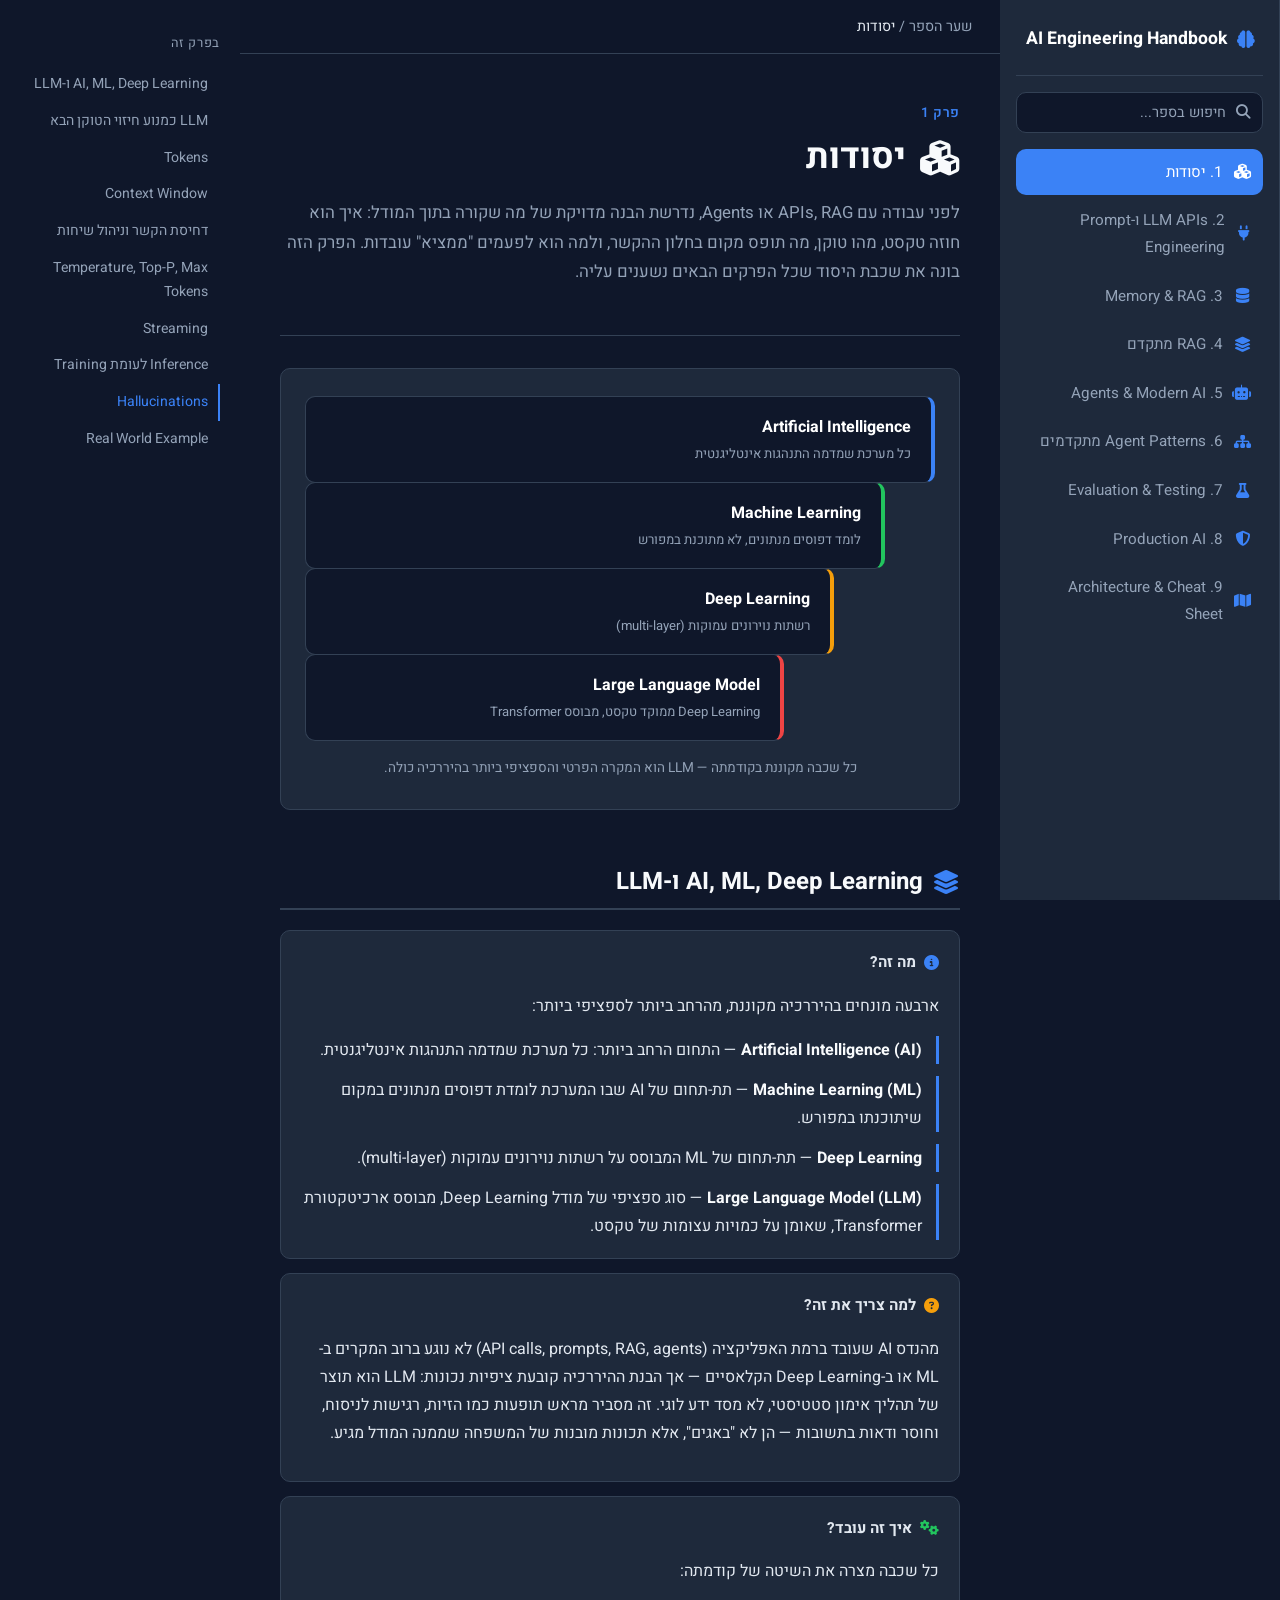
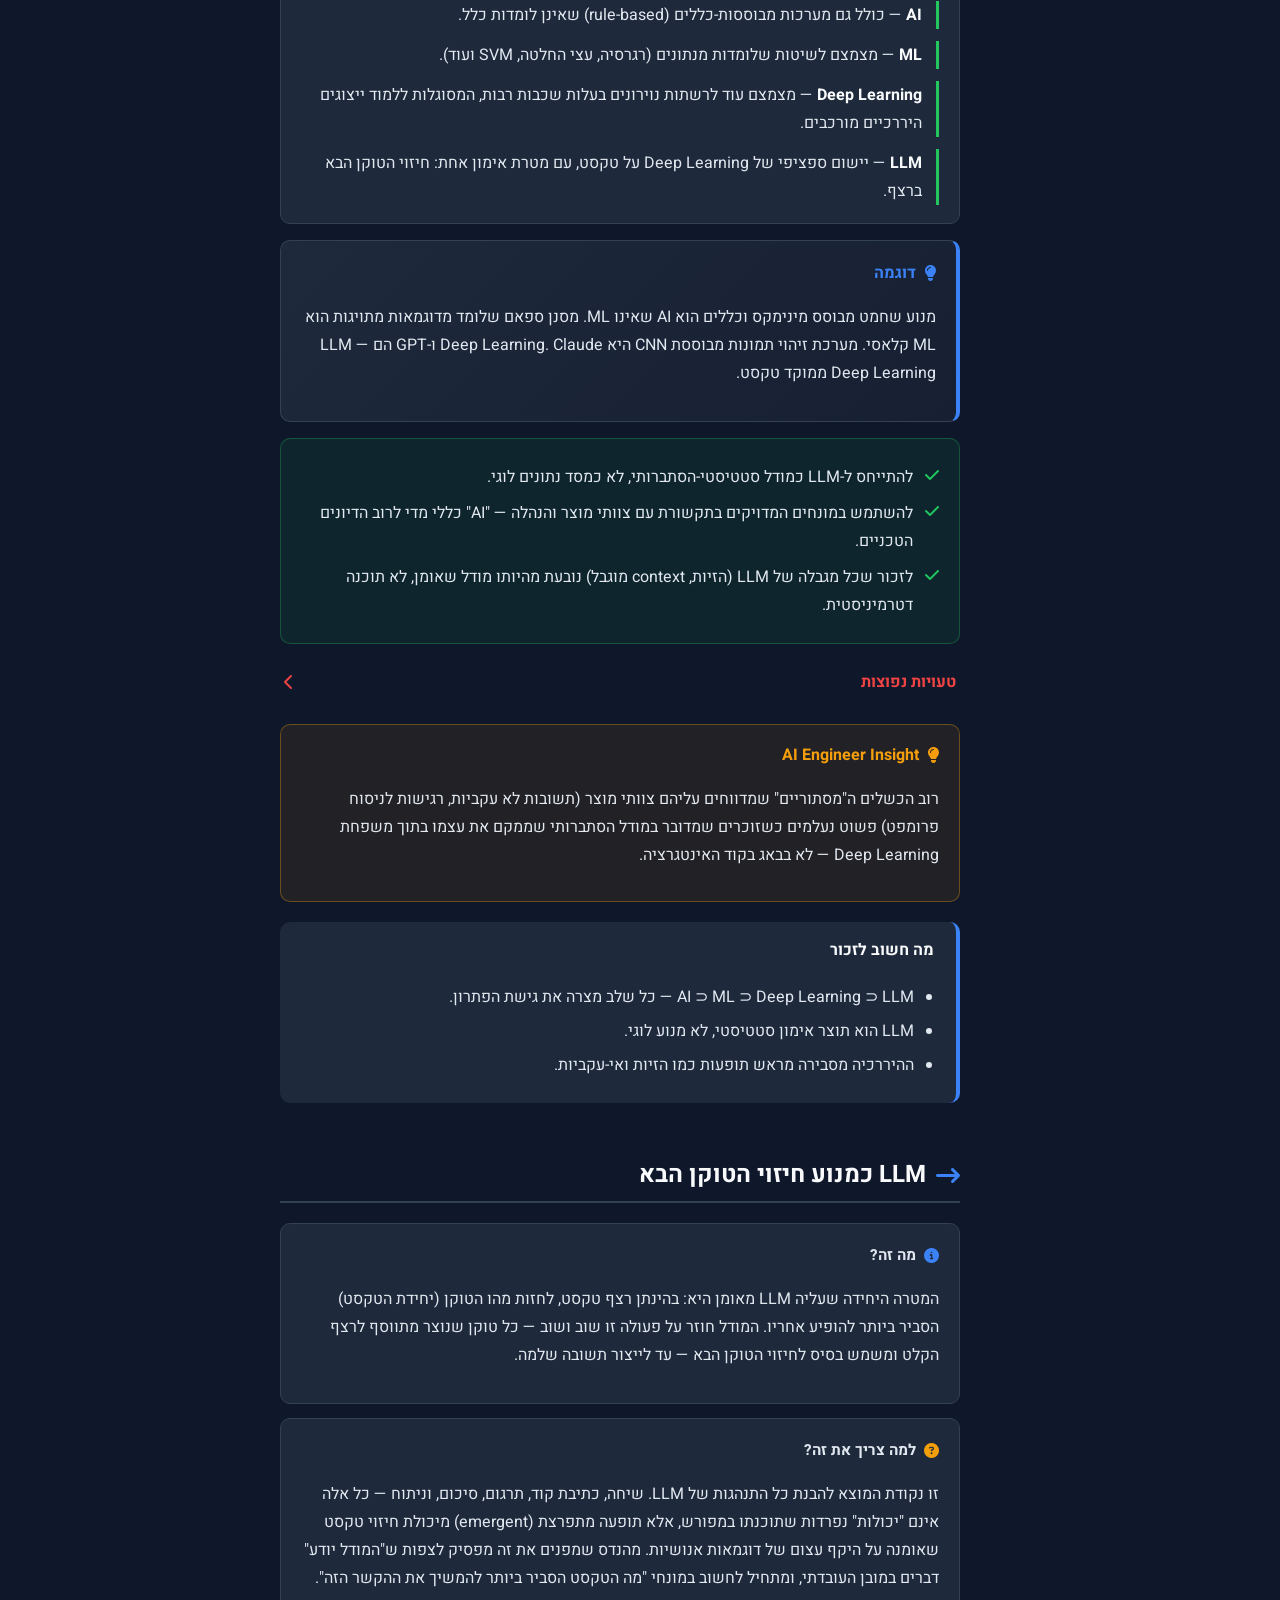
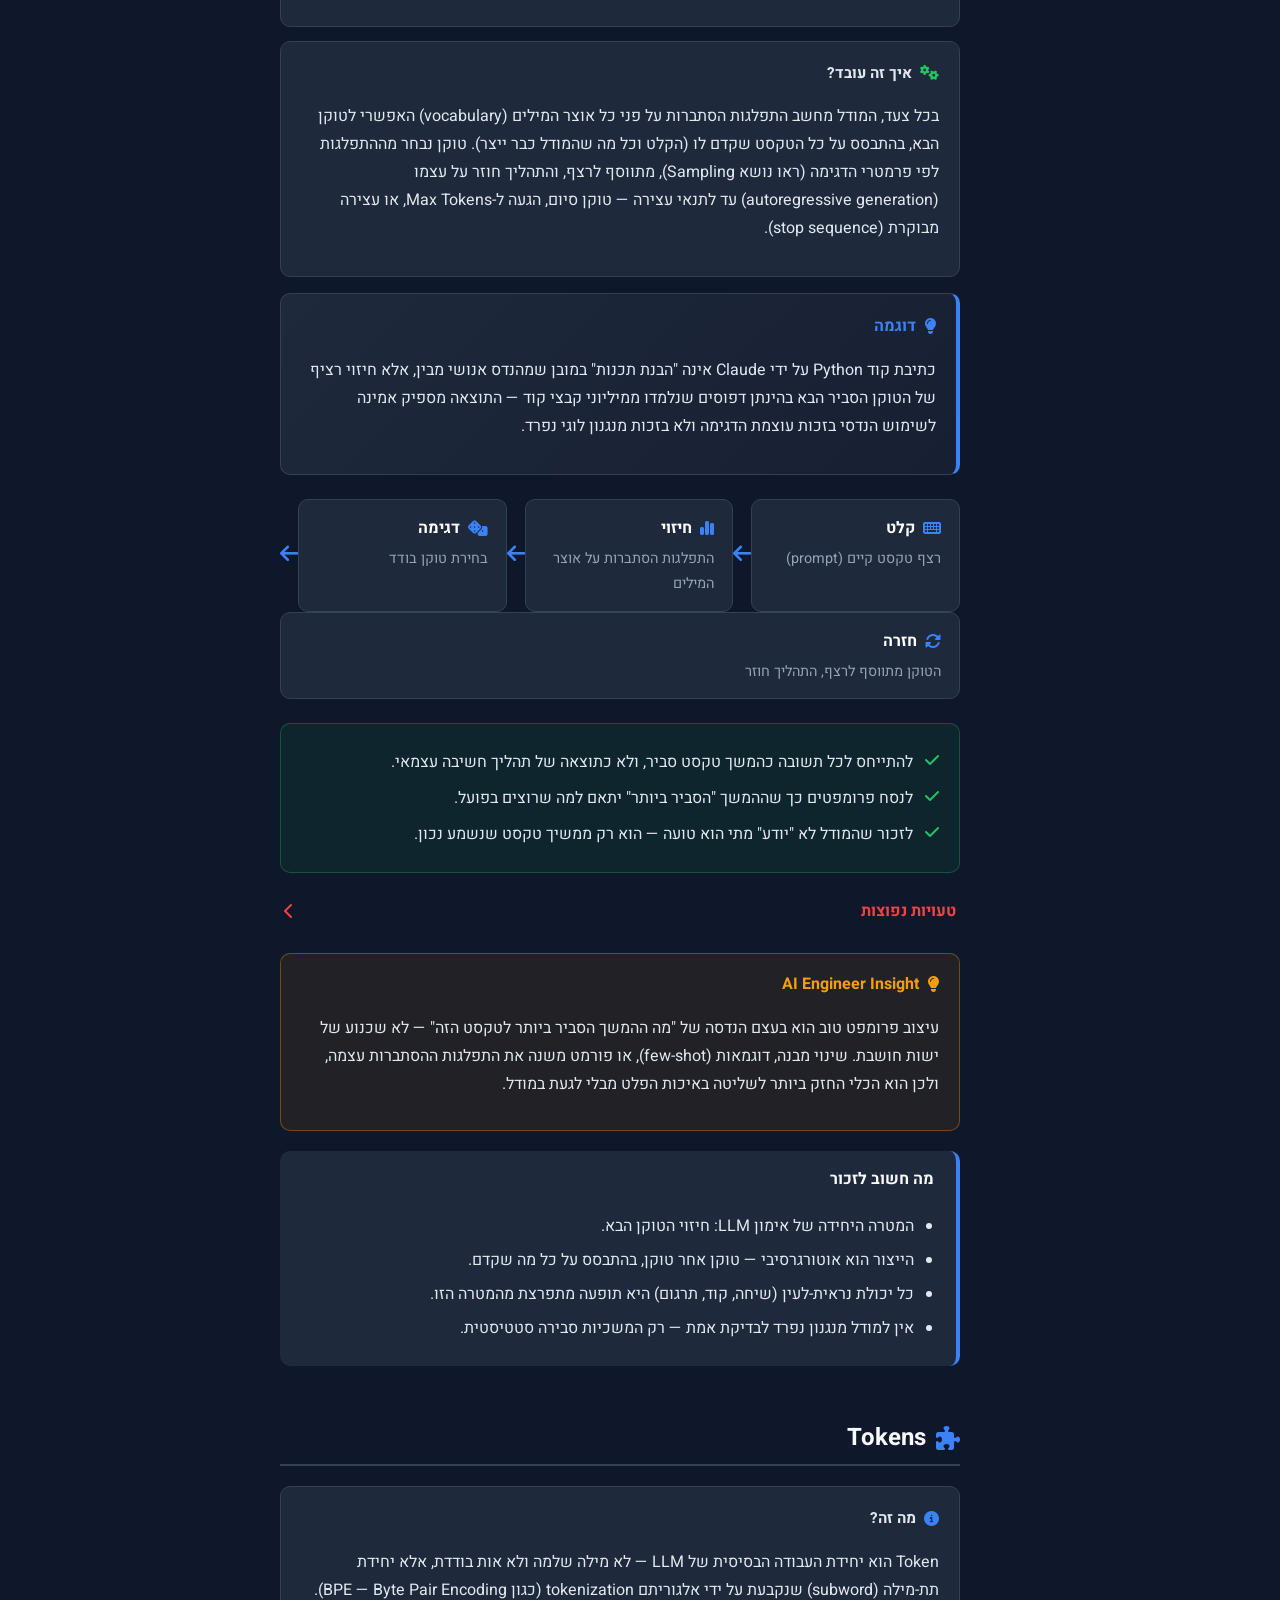
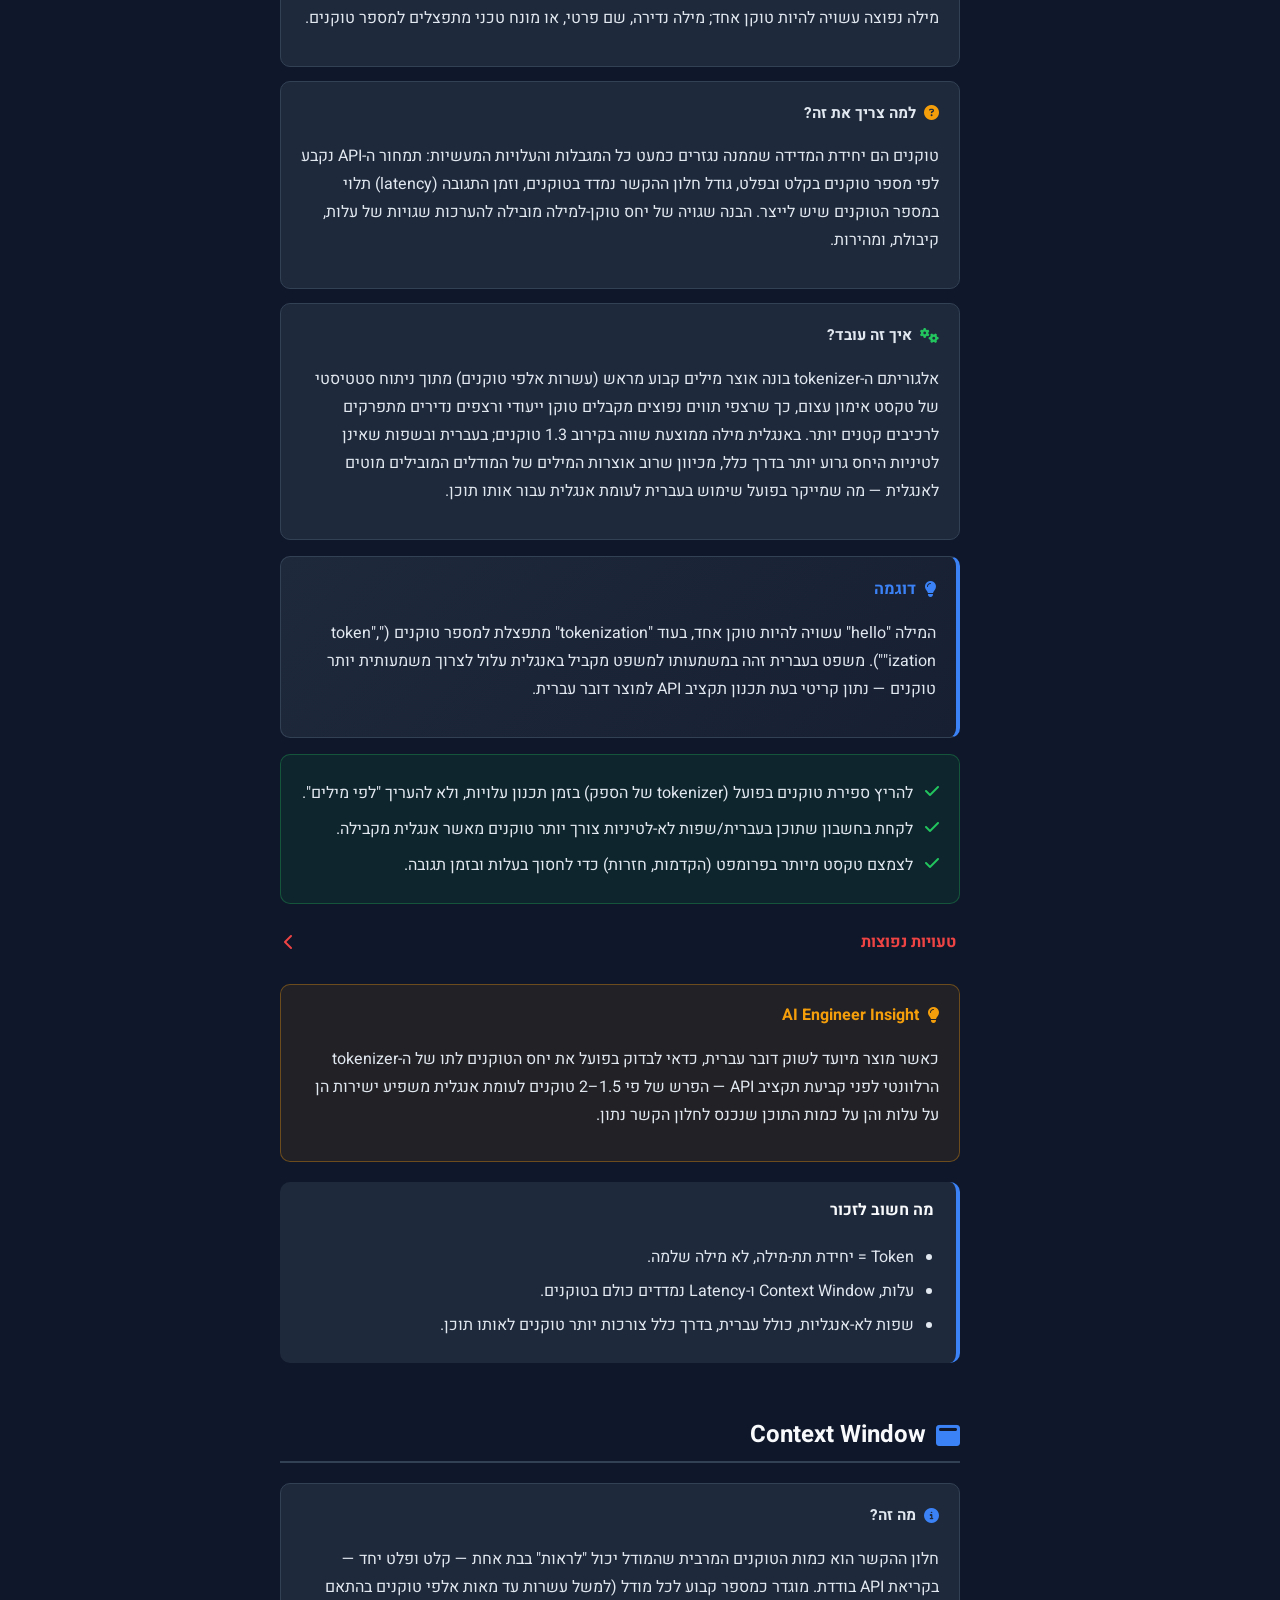
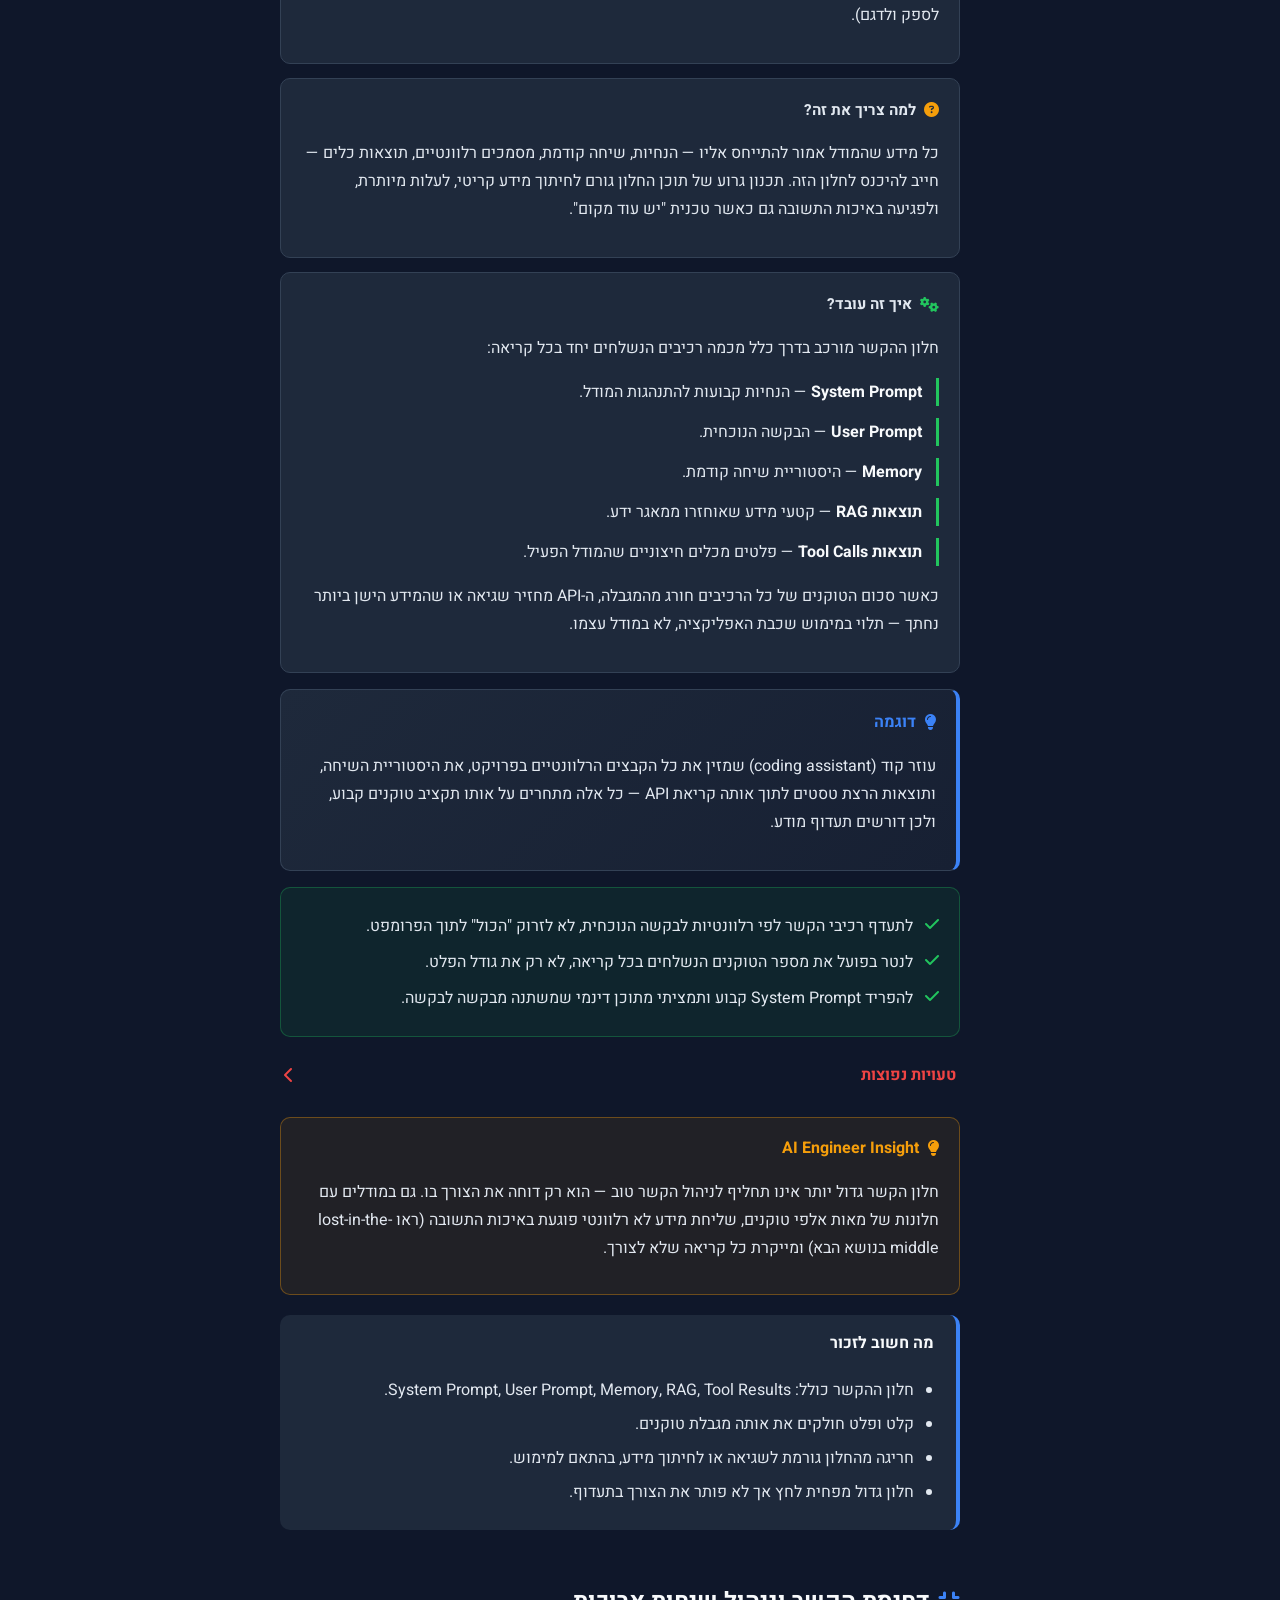
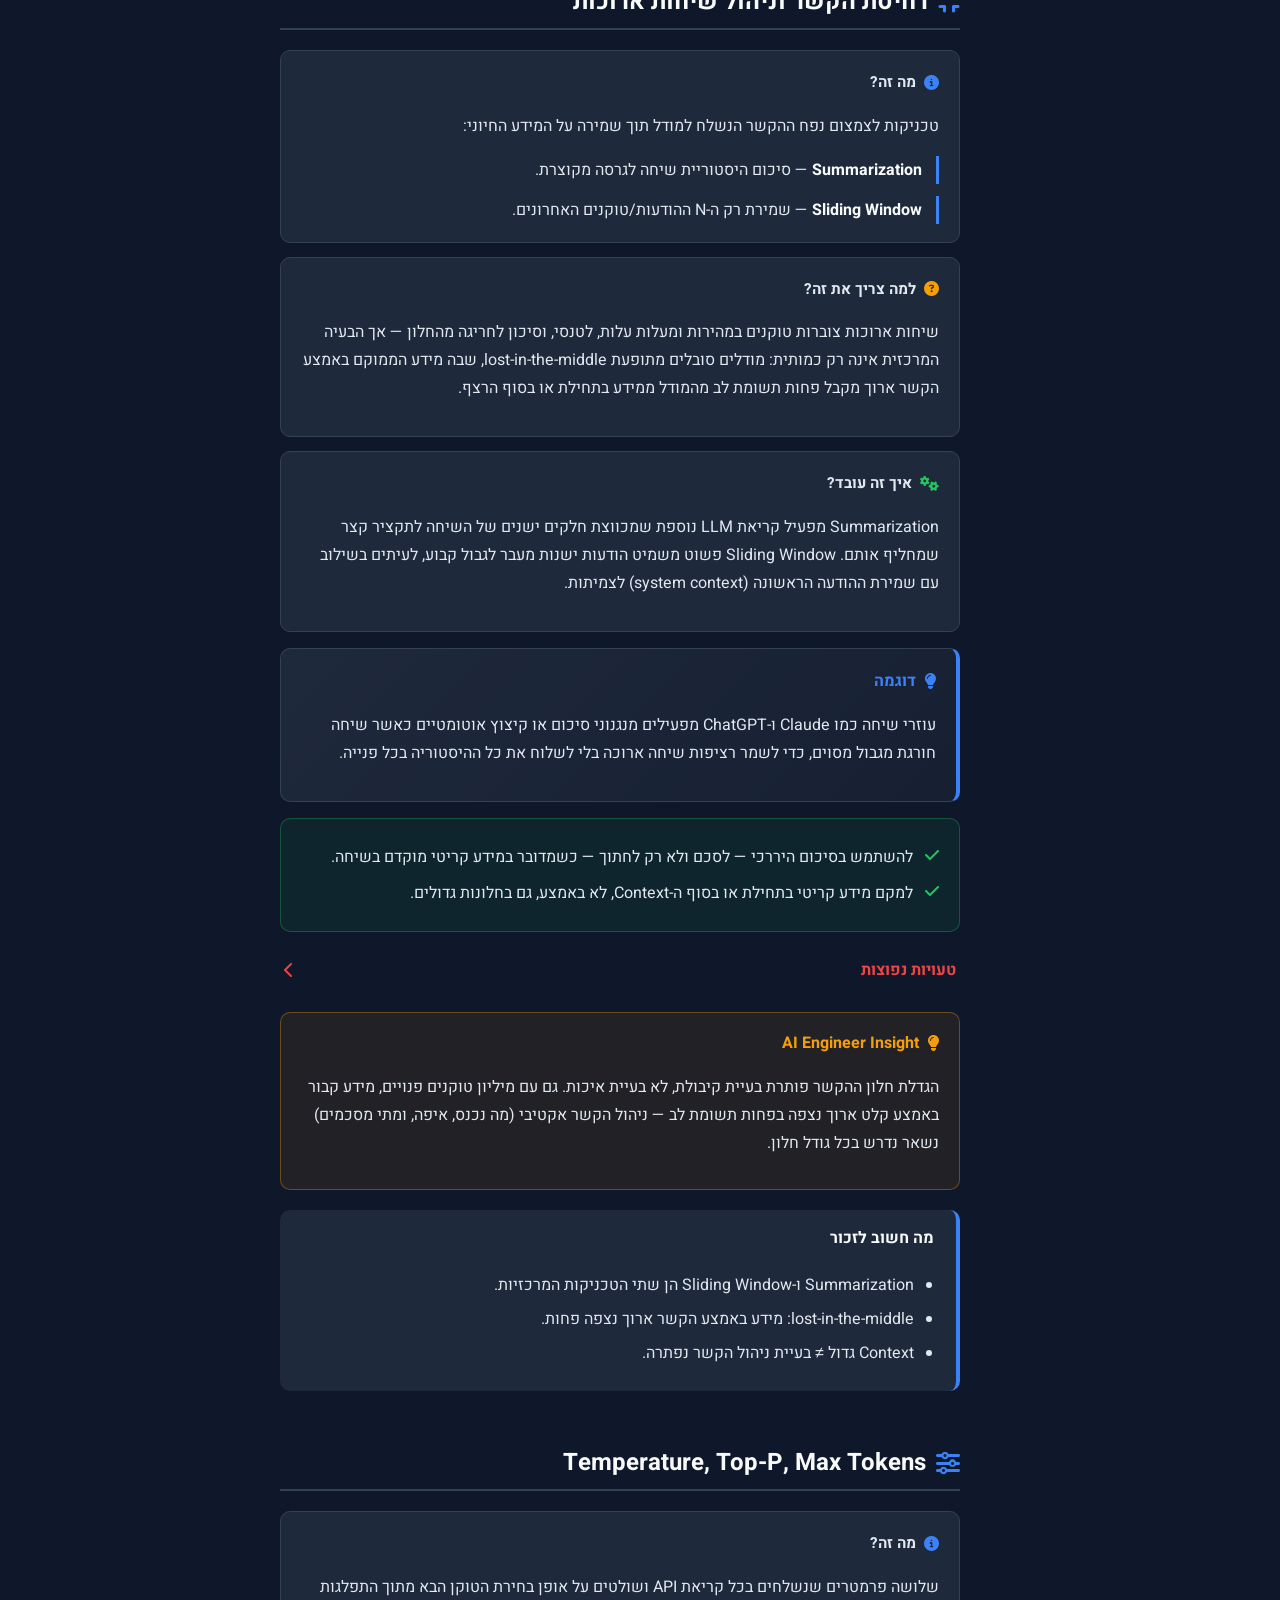
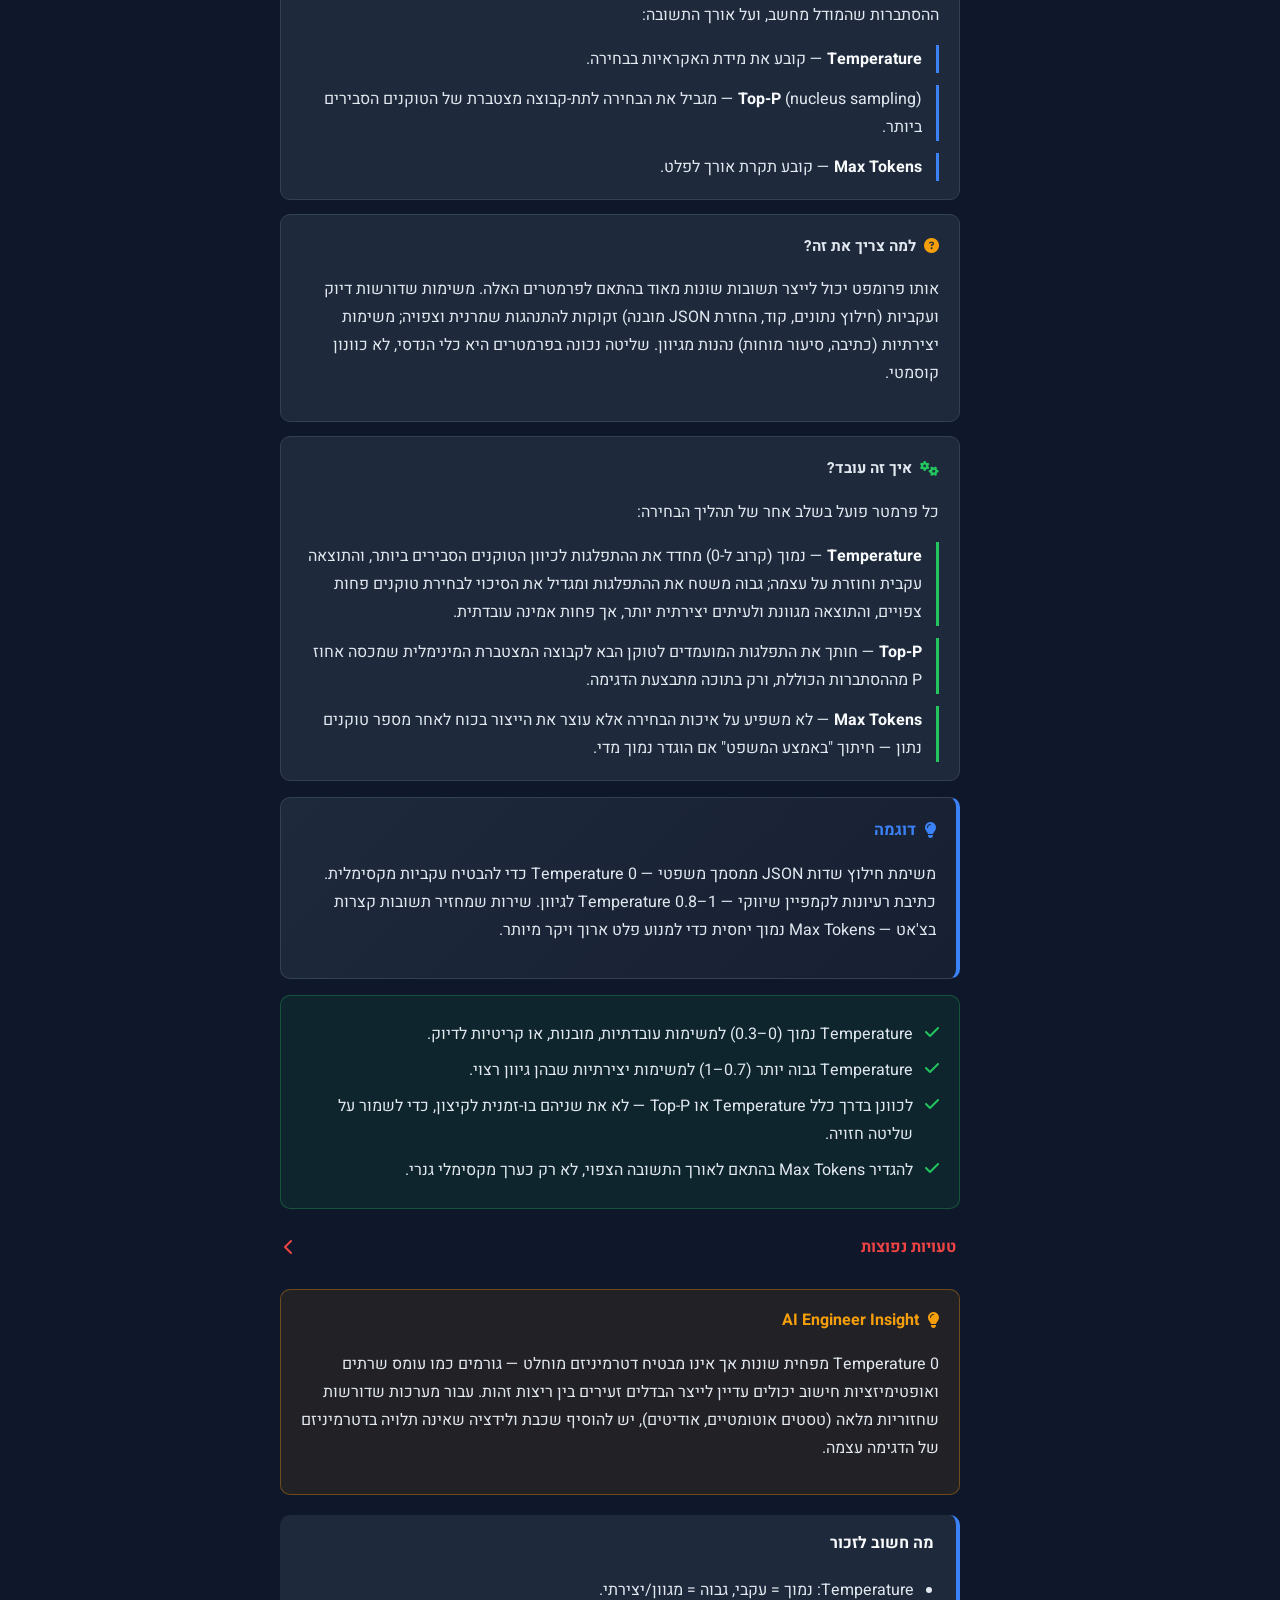
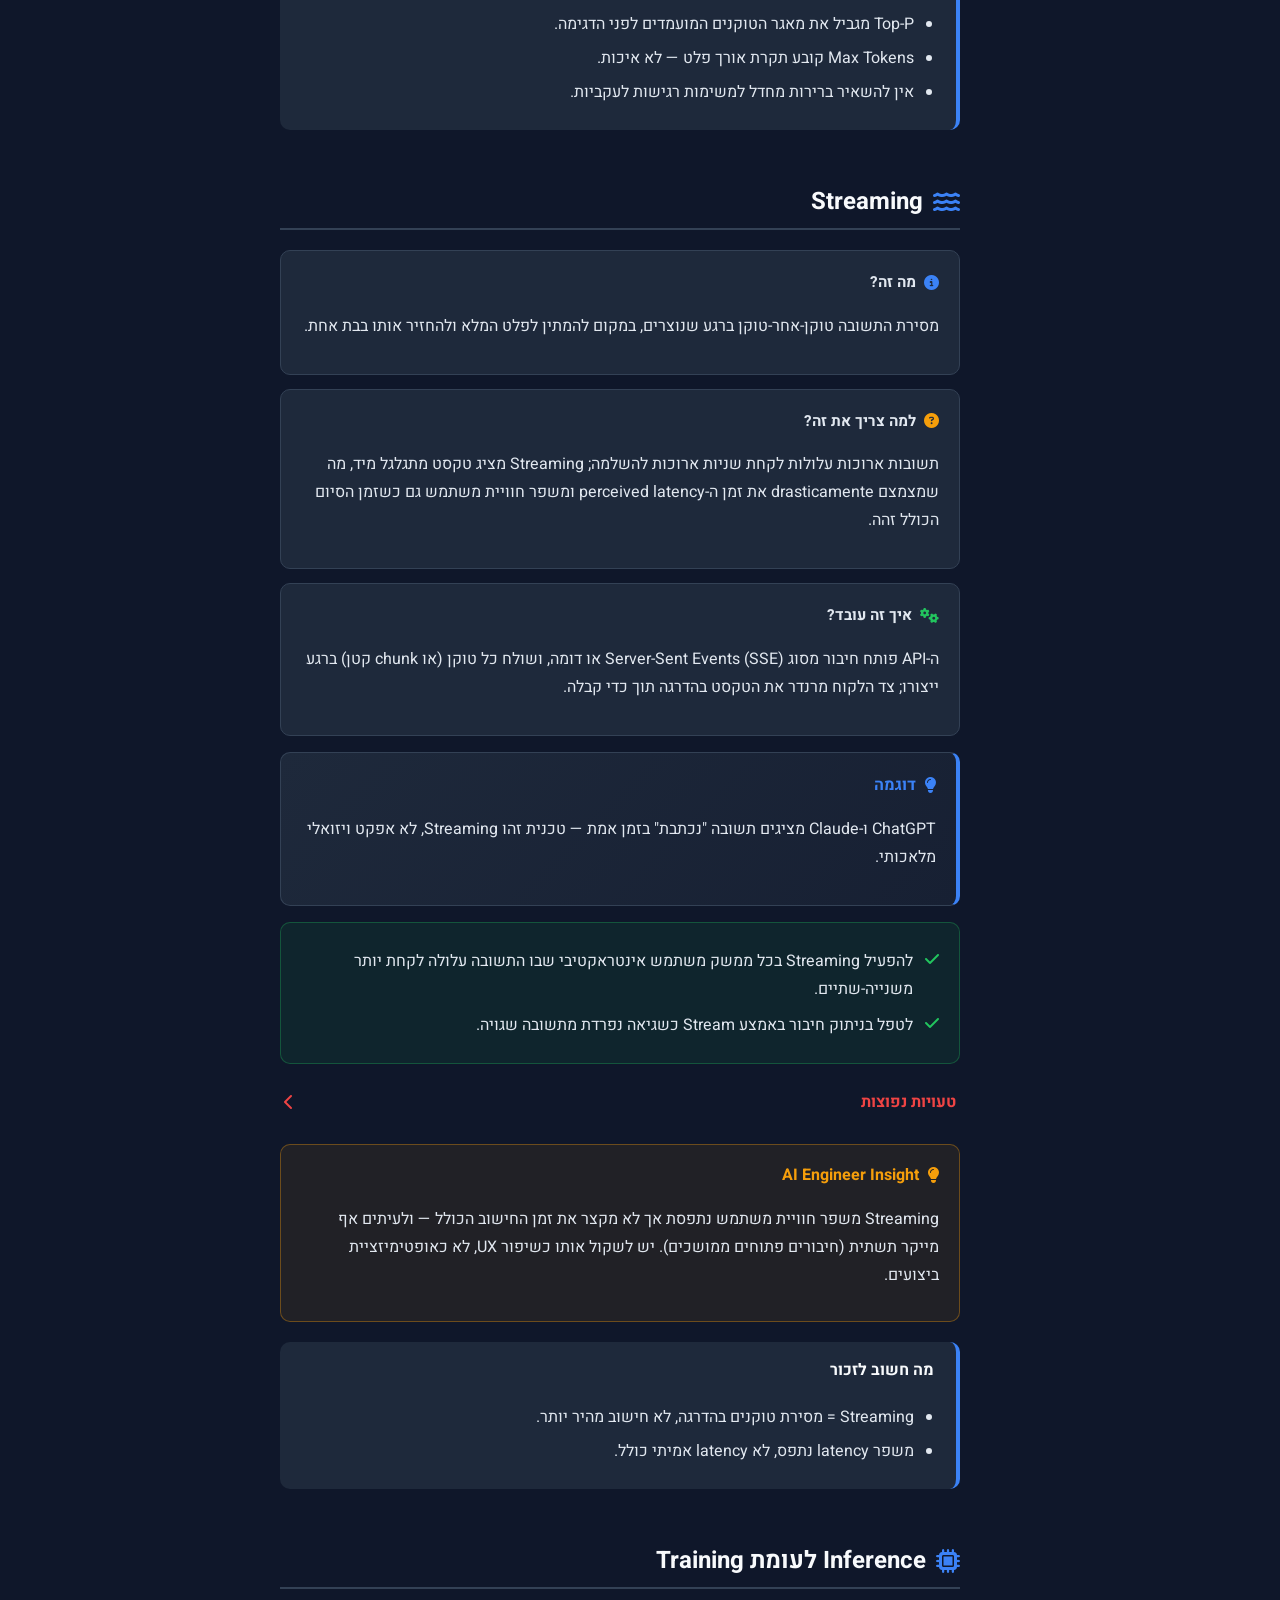
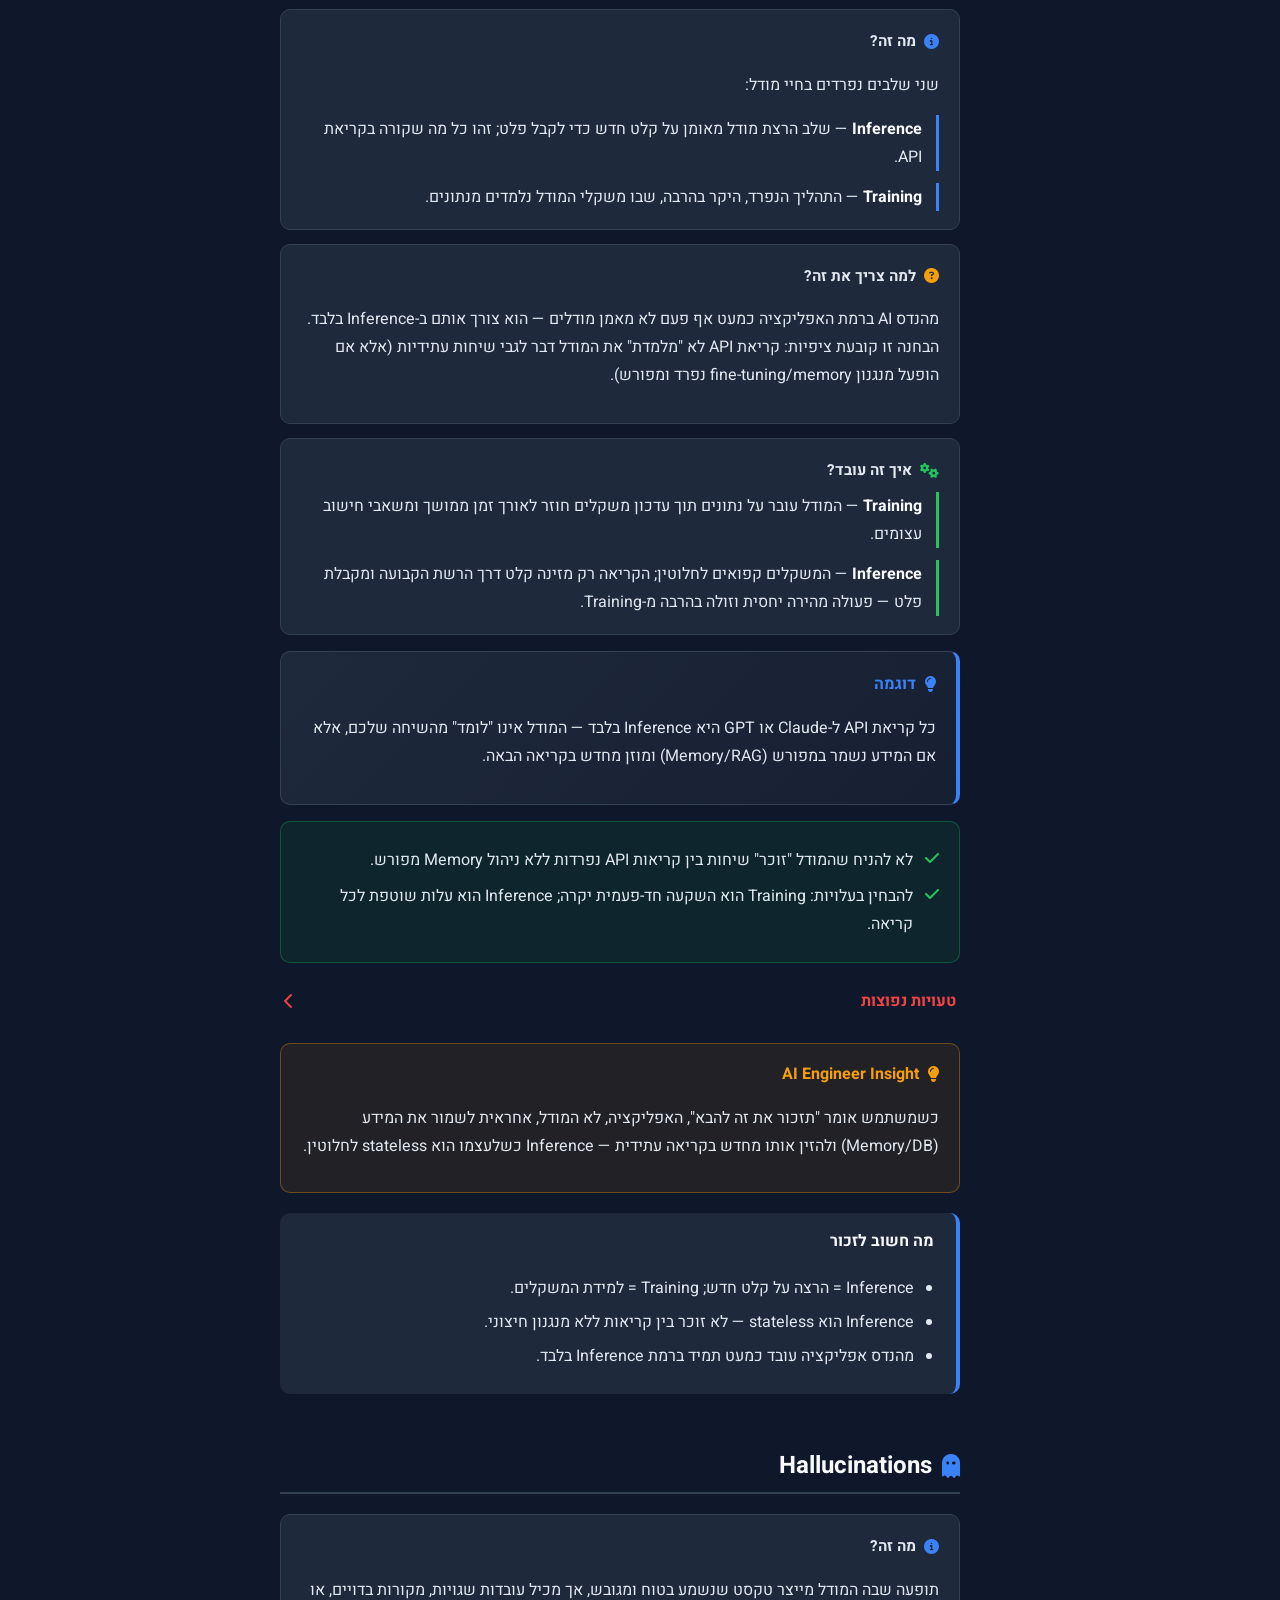
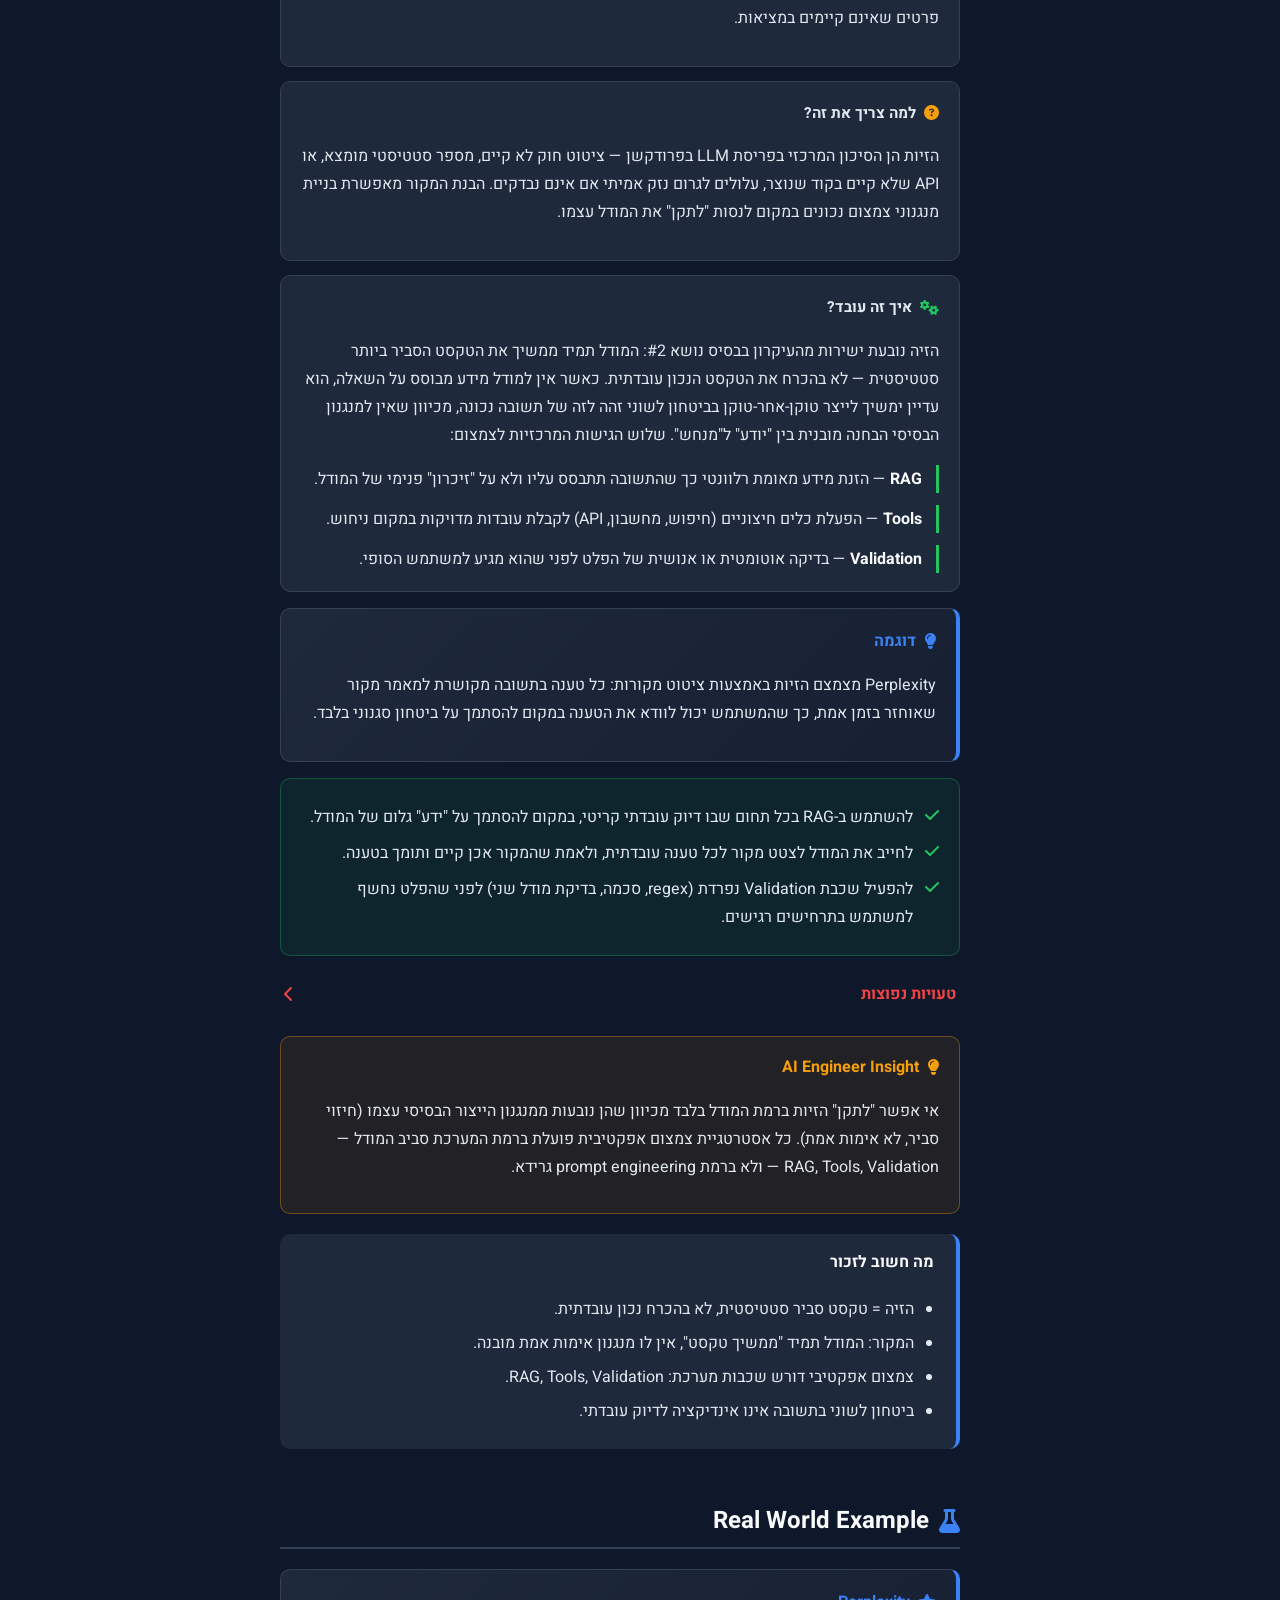
==== commit c9bb8acc: "feat: add site-wide search across all chapters Client-side, offline-first search — no backend needed" ====
--- a/chapters/01-foundations.html
+++ b/chapters/01-foundations.html
@@ -4,13 +4,21 @@
 <meta charset="UTF-8">
 <meta name="viewport" content="width=device-width, initial-scale=1.0">
 <title>יסודות — AI Engineering Handbook</title>
-<link rel="stylesheet" href="../assets/style.css">
-<link rel="stylesheet" href="../assets/prism/prism.css">
+<link rel="stylesheet" href="../assets/style.css?v=6">
+<link rel="stylesheet" href="../assets/prism/prism.css?v=6">
 </head>
 <body>
 <div class="layout">
+<div class="sidebar-backdrop" onclick="document.querySelector('.sidebar').classList.remove('is-open'); this.classList.remove('is-visible');"></div>
   <aside class="sidebar">
-    <div class="sidebar__brand"><i class="fas fa-brain"></i> AI Engineering Handbook</div>
+    <div class="sidebar__brand"><i class="fas fa-brain"></i> AI Engineering Handbook<button type="button" class="sidebar-close" aria-label="סגור תפריט" onclick="document.querySelector('.sidebar').classList.remove('is-open'); var b=document.querySelector('.sidebar-backdrop'); if(b) b.classList.remove('is-visible');"><i class="fas fa-xmark"></i></button></div>
+    <div class="site-search">
+      <div class="site-search__box">
+        <i class="fas fa-magnifying-glass"></i>
+        <input type="text" class="site-search__input" placeholder="חיפוש בספר..." autocomplete="off">
+      </div>
+      <div class="site-search__results"></div>
+    </div>
     <ul class="sidebar__nav">
       <li><a class="sidebar__link is-active" href="01-foundations.html"><i class="fas fa-cubes"></i> 1. יסודות</a></li>
       <li><a class="sidebar__link" href="02-llm-apis-prompts.html"><i class="fas fa-plug"></i> 2. LLM APIs ו-Prompt Engineering</a></li>
@@ -520,8 +528,9 @@
     </nav>
   </aside>
 </div>
-<script src="../assets/prism/prism.js"></script>
-<script src="../assets/script.js"></script>
+<script src="../assets/prism/prism.js?v=6"></script>
+<script src="../assets/search-index.js?v=6"></script>
+<script src="../assets/script.js?v=6"></script>
 <button class="back-to-top" aria-label="חזרה למעלה"><i class="fas fa-arrow-up"></i></button>
 </body>
 </html>
--- a/assets/style.css
+++ b/assets/style.css
@@ -43,13 +43,14 @@
   .layout { grid-template-columns: var(--sidebar-w) 1fr; }
   .toc { display: none; }
 }
-@media (max-width: 780px) {
-  .layout { grid-template-columns: 1fr; }
-  .sidebar { position: fixed; inset-inline-start: -300px; transition: inset-inline-start .2s ease; z-index: 40; }
-  .sidebar.is-open { inset-inline-start: 0; }
-}
 
 /* --- Sidebar --- */
+/* NOTE: this unconditional rule must be declared BEFORE the mobile
+   @media override below. Equal-specificity CSS rules resolve ties by
+   source order, not by which one is inside a media query — declaring
+   this after the override made "position: sticky" always win over the
+   media query's "position: fixed", regardless of viewport width, which
+   silently disabled the entire mobile off-canvas drawer. */
 .sidebar {
   background: var(--bg-card);
   border-inline-start: 1px solid var(--border);
@@ -59,8 +60,58 @@
   height: 100vh;
   overflow-y: auto;
 }
+@media (max-width: 780px) {
+  .layout { grid-template-columns: 1fr; }
+  .sidebar {
+    position: fixed; top: 0; inset-inline-start: -85vw;
+    width: 85vw; max-width: 320px;
+    transition: inset-inline-start .2s ease; z-index: 40;
+  }
+  .sidebar.is-open { inset-inline-start: 0; }
+}
 .sidebar__brand { display: flex; align-items: center; gap: 10px; padding: 0 8px 20px; font-size: 1.1rem; font-weight: 700; color: #fff; border-bottom: 1px solid var(--border); margin-bottom: 16px; }
 .sidebar__brand i { color: var(--accent); }
+
+/* --- Site search (lives at the top of the sidebar, above the chapter list) --- */
+.site-search { position: relative; margin: 0 0 16px; }
+.site-search__box {
+  display: flex; align-items: center; gap: 8px;
+  background: var(--bg); border: 1px solid var(--border); border-radius: var(--radius);
+  padding: 8px 12px;
+}
+.site-search__box i { color: var(--text-muted); font-size: .9rem; }
+.site-search__input {
+  flex: 1; min-width: 0; background: none; border: none; outline: none;
+  color: var(--text); font-family: var(--font); font-size: .9rem;
+}
+.site-search__input::placeholder { color: var(--text-muted); }
+.site-search__results {
+  display: none; position: absolute; top: calc(100% + 6px); inset-inline-start: 0; inset-inline-end: 0;
+  background: var(--bg-card); border: 1px solid var(--border); border-radius: var(--radius);
+  max-height: 60vh; overflow-y: auto; z-index: 45;
+  box-shadow: 0 12px 28px rgba(0, 0, 0, .4);
+}
+.site-search__results.is-visible { display: block; }
+.site-search__result {
+  display: block; padding: 10px 14px; border-bottom: 1px solid var(--border);
+  color: var(--text);
+}
+.site-search__result:last-child { border-bottom: none; }
+.site-search__result:hover { background: var(--bg-card-hover); text-decoration: none; }
+.site-search__result-chapter { color: var(--accent); font-size: .75rem; font-weight: 600; margin-bottom: 2px; }
+.site-search__result-title { font-weight: 700; font-size: .92rem; }
+.site-search__result-snippet { color: var(--text-muted); font-size: .8rem; margin-top: 2px; line-height: 1.5; }
+.site-search__empty { padding: 14px; color: var(--text-muted); font-size: .88rem; text-align: center; }
+.sidebar-close {
+  display: none; margin-inline-start: auto;
+  background: none; border: none; color: var(--text-muted);
+  font-size: 1.3rem; line-height: 1; cursor: pointer;
+  width: 36px; height: 36px; border-radius: var(--radius); flex-shrink: 0;
+}
+.sidebar-close:hover { background: var(--bg-card-hover); color: var(--text); }
+@media (max-width: 780px) {
+  .sidebar-close { display: inline-flex; align-items: center; justify-content: center; }
+}
 .sidebar__nav { list-style: none; margin: 0; padding: 0; display: flex; flex-direction: column; gap: 2px; }
 .sidebar__link {
   display: flex; align-items: center; gap: 10px;
@@ -71,6 +122,17 @@
 .sidebar__link:hover { background: var(--bg-card-hover); color: var(--text); text-decoration: none; }
 .sidebar__link.is-active { background: var(--accent); color: #fff; }
 .sidebar__link.is-active i { color: #fff; }
+
+/* In-chapter topic list, folded into the mobile drawer below the chapter
+   list — only shown under 1100px, where the real .toc column is hidden. */
+.sidebar-subnav { display: none; }
+@media (max-width: 1100px) {
+  .sidebar-subnav {
+    display: block; margin-top: 16px; padding-top: 16px;
+    border-top: 1px solid var(--border);
+  }
+  .sidebar-subnav__title { color: var(--text-muted); font-size: .8rem; text-transform: uppercase; letter-spacing: .05em; margin-bottom: 8px; padding: 0 12px; }
+}
 
 /* --- Header --- */
 .page-header {
@@ -83,17 +145,30 @@
 .breadcrumb { color: var(--text-muted); font-size: .9rem; }
 .breadcrumb a { color: var(--text-muted); }
 .breadcrumb .current { color: var(--text); }
-.sidebar-toggle { display: none; background: none; border: 1px solid var(--border); color: var(--text); border-radius: var(--radius); width: 36px; height: 36px; cursor: pointer; }
+.sidebar-toggle { display: none; background: none; border: 1px solid var(--border); color: var(--text); border-radius: var(--radius); width: 44px; height: 44px; font-size: 1.1rem; cursor: pointer; flex-shrink: 0; }
+.sidebar-backdrop {
+  display: none; position: fixed; inset: 0; background: rgba(0, 0, 0, .5);
+  z-index: 39; opacity: 0; pointer-events: none; transition: opacity .2s ease;
+}
+.sidebar-backdrop.is-visible { opacity: 1; pointer-events: auto; }
 @media (max-width: 780px) {
   .sidebar-toggle { display: inline-flex; align-items: center; justify-content: center; }
+  .page-header { padding: 10px 16px; }
+  .sidebar-backdrop { display: block; }
 }
 
 /* --- Content --- */
 .content { padding: 0 40px 80px; max-width: 1140px; }
 .chapter-hero { padding: 48px 0 32px; border-bottom: 1px solid var(--border); margin-bottom: 32px; }
 .chapter-hero__eyebrow { color: var(--accent); font-weight: 600; font-size: .85rem; text-transform: uppercase; letter-spacing: .04em; }
-.chapter-hero h1 { font-size: 2.2rem; margin: 8px 0; display: flex; align-items: center; gap: 14px; }
+.chapter-hero h1 { font-size: 2.2rem; margin: 8px 0; display: flex; align-items: center; gap: 14px; flex-wrap: wrap; }
 .chapter-hero p { color: var(--text-muted); font-size: 1.05rem; }
+@media (max-width: 640px) {
+  .content { padding: 0 16px 60px; }
+  .chapter-hero { padding: 32px 0 24px; }
+  .chapter-hero h1 { font-size: 1.5rem; }
+  .chapter-hero p { font-size: .95rem; }
+}
 
 /* --- Chapter-level concept illustration (sits right below the intro) --- */
 .chapter-diagram { background: var(--bg-card); border: 1px solid var(--border); border-radius: var(--radius); padding: 28px 24px; margin: 0 0 40px; }
@@ -165,9 +240,9 @@
 .term-list--why li { border-inline-start-color: var(--warning); }
 .term-list--how li { border-inline-start-color: var(--success); }
 
-.example-card { background: linear-gradient(135deg, #1E293B, #172033); border: 1px solid var(--border); border-inline-start: 4px solid var(--accent); border-radius: var(--radius); padding: 18px 20px; margin: 16px 0; }
+.example-card { background: linear-gradient(135deg, #1E293B, #172033); border: 1px solid var(--border); border-inline-start: 4px solid var(--accent); border-radius: var(--radius); padding: 18px 20px; margin: 16px 0; overflow-x: auto; }
 .example-card__label { font-weight: 700; color: var(--accent); display: flex; align-items: center; gap: 8px; margin-bottom: 6px; }
-.example-card table { width: 100%; border-collapse: collapse; margin-top: 10px; font-size: .9rem; }
+.example-card table { width: 100%; min-width: 480px; border-collapse: collapse; margin-top: 10px; font-size: .9rem; }
 .example-card th, .example-card td { border: 1px solid var(--border); padding: 8px 10px; text-align: right; }
 .example-card th { background: rgba(59, 130, 246, .12); color: #fff; }
 
@@ -241,7 +316,7 @@
 @media print { .back-ref { display: none !important; } }
 
 /* --- Cards (index.html chapter grid) --- */
-.chapter-grid { display: grid; grid-template-columns: repeat(auto-fill, minmax(260px, 1fr)); gap: 18px; margin: 32px 0; }
+.chapter-grid { display: grid; grid-template-columns: repeat(auto-fill, minmax(min(260px, 100%), 1fr)); gap: 18px; margin: 32px 0; }
 .chapter-card { background: var(--bg-card); border: 1px solid var(--border); border-radius: var(--radius); padding: 22px; display: block; color: var(--text); }
 .chapter-card:hover { border-color: var(--accent); text-decoration: none; }
 .chapter-card i { color: var(--accent); font-size: 1.4rem; margin-bottom: 10px; display: block; }
